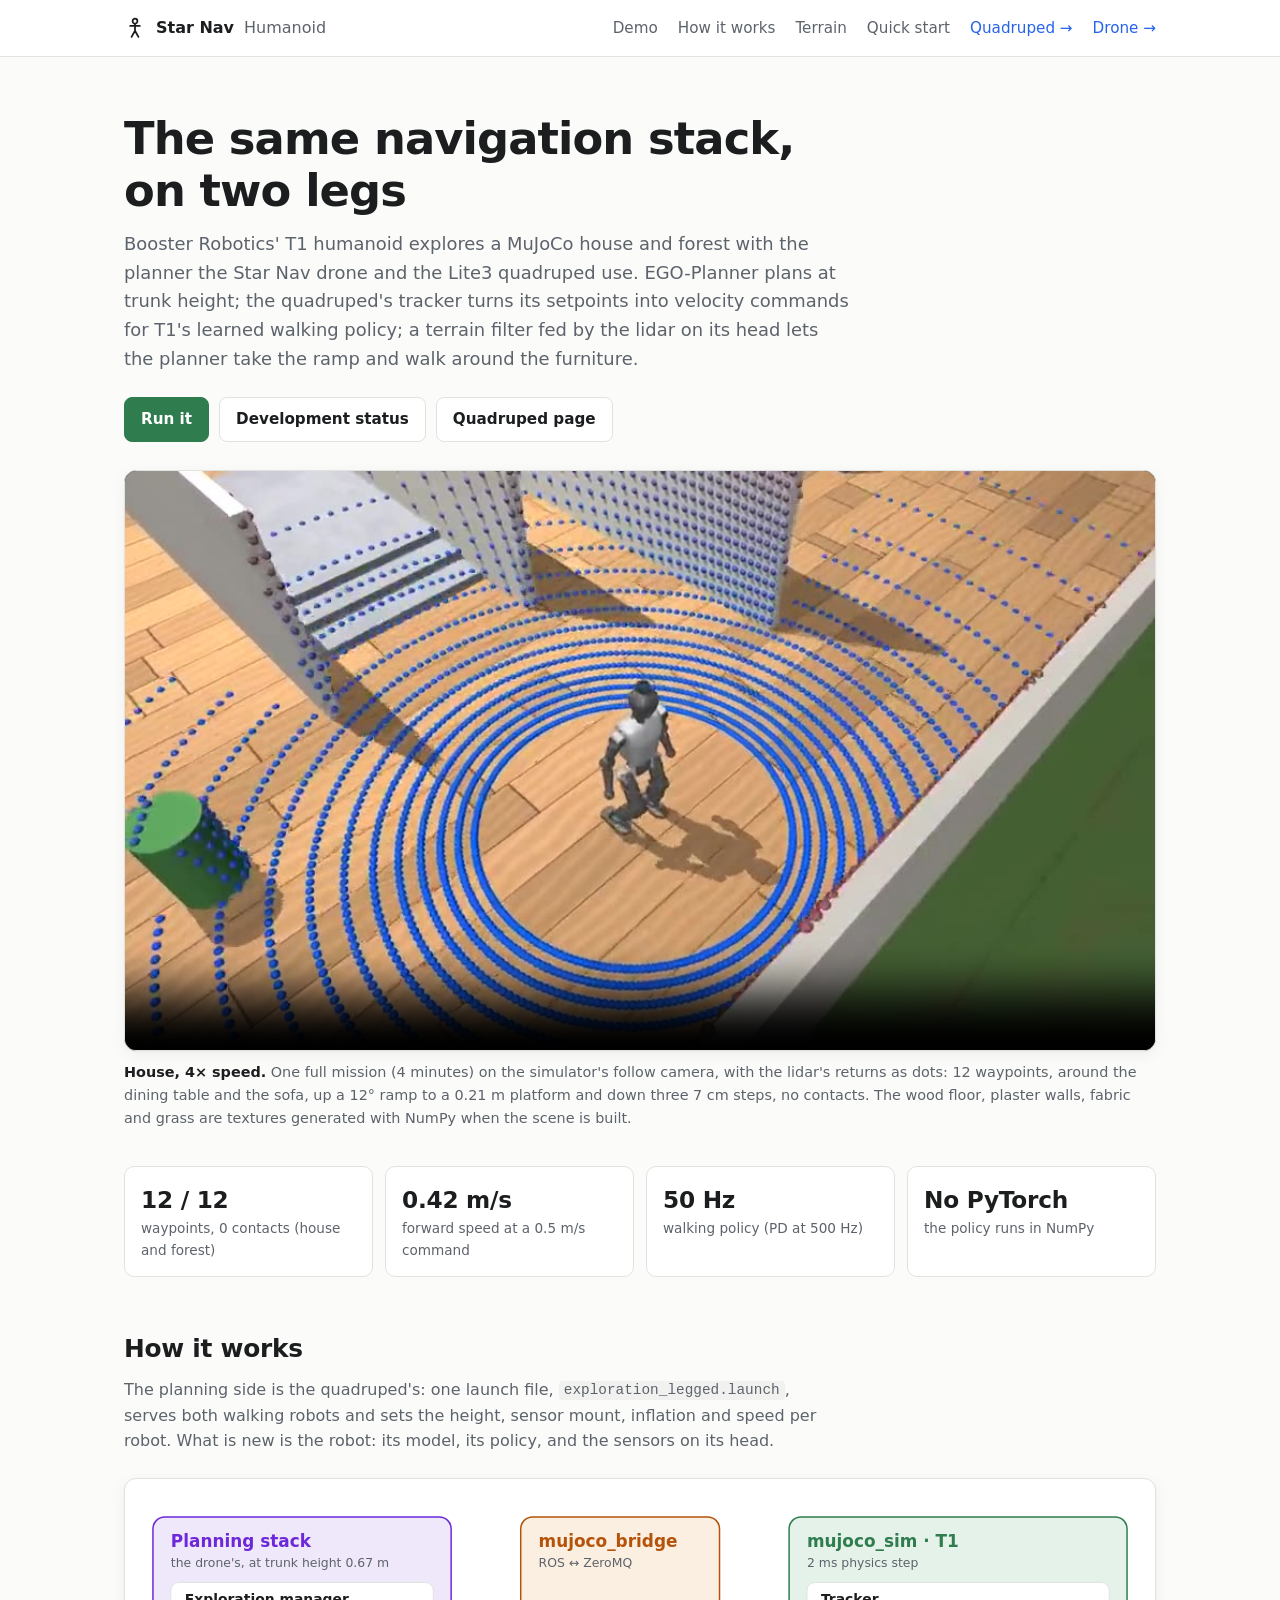
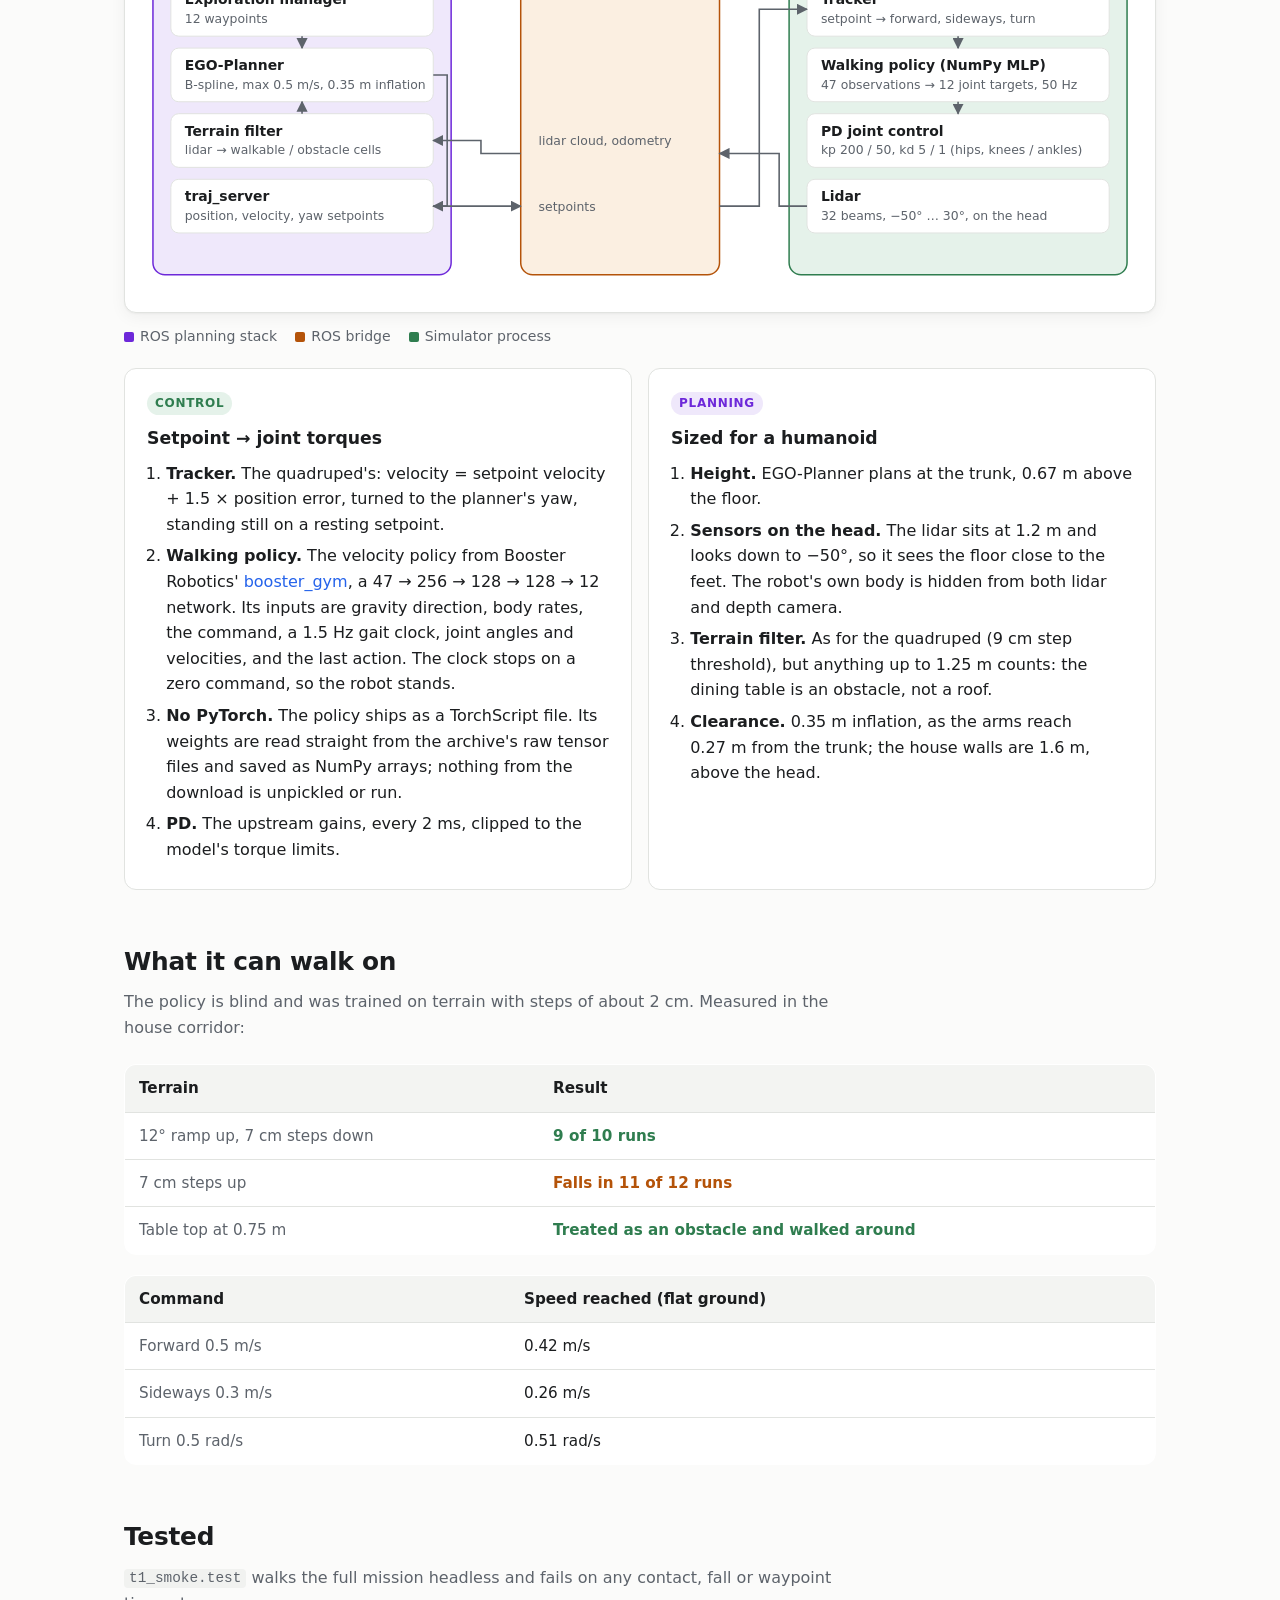
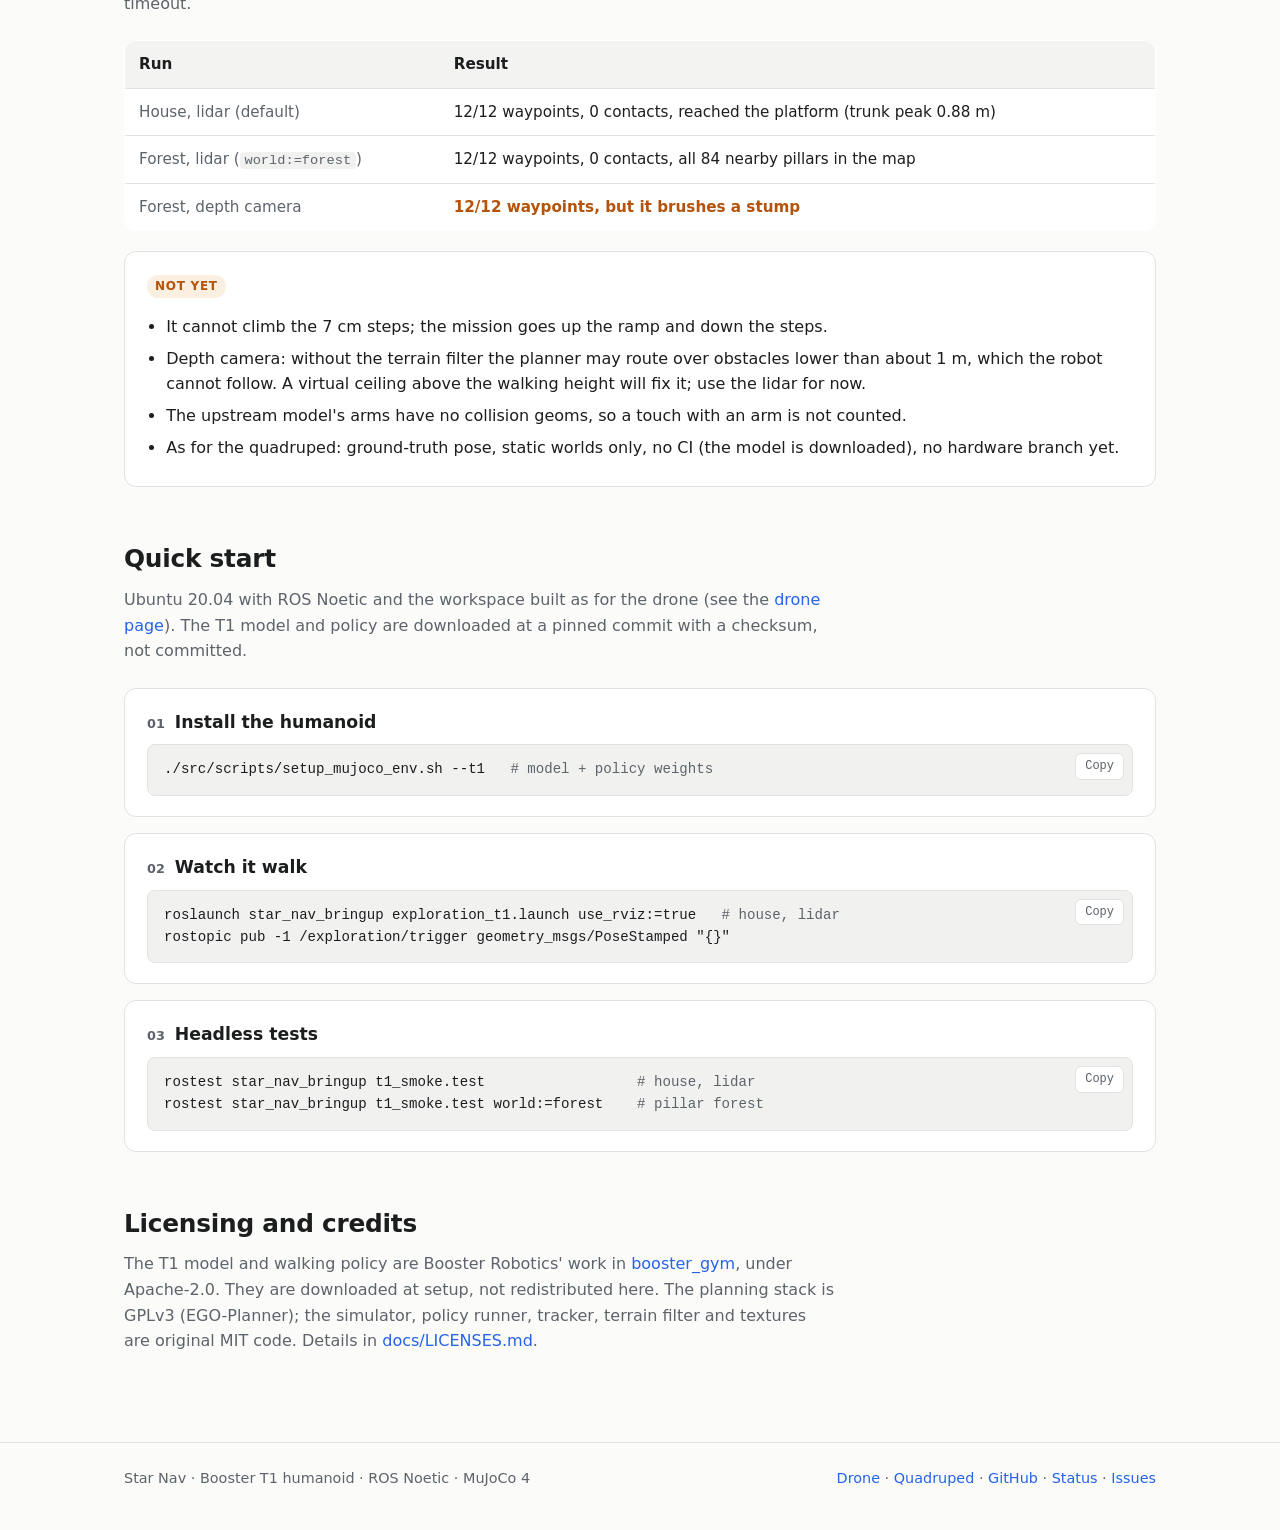
==== site/humanoid.html @ a8c7a9a8 "site: a page for the T1 humanoid humanoid.html, like the quadruped's page: the house mission video (" ====
<!doctype html>
<html lang="en">
<head>
<meta charset="utf-8">
<meta name="viewport" content="width=device-width, initial-scale=1">
<title>Star Nav Humanoid</title>
<meta name="description" content="Booster Robotics T1 humanoid on the Star Nav stack: EGO-Planner, a learned walking policy and a terrain filter, in a textured MuJoCo house and forest.">
<meta property="og:title" content="Star Nav Humanoid">
<meta property="og:description" content="The Star Nav planning stack on a humanoid: Booster T1 in MuJoCo, through a house with a ramp, steps and furniture.">
<meta property="og:image" content="assets/t1-house.jpg">
<link rel="icon" href="data:image/svg+xml,%3Csvg xmlns='http://www.w3.org/2000/svg' viewBox='0 0 32 32'%3E%3Cg fill='none' stroke='%232f7d4f' stroke-width='3' stroke-linecap='round'%3E%3Ccircle cx='16' cy='6' r='3.5'/%3E%3Cpath d='M16 10v10M9 13h14M16 20l-5 9M16 20l5 9'/%3E%3C/g%3E%3C/svg%3E">
<style>
  :root {
    --bg: #fbfbfa;
    --surface: #ffffff;
    --surface-2: #f3f4f2;
    --text: #1b1d1f;
    --muted: #5d636b;
    --border: #e1e3e0;
    --accent: #2f7d4f;
    --accent-soft: #e5f2ea;
    --sim: #2f7d4f;
    --sim-soft: #e5f2ea;
    --ros: #b45309;
    --ros-soft: #fbefe1;
    --plan: #6d28d9;
    --plan-soft: #efe8fb;
    --link: #2563eb;
    --code-bg: #f1f2f0;
    --shadow: 0 1px 2px rgba(0,0,0,.04), 0 4px 16px rgba(0,0,0,.05);
  }
  @media (prefers-color-scheme: dark) {
    :root:not([data-theme="light"]) {
      --bg: #121416;
      --surface: #1a1d20;
      --surface-2: #202427;
      --text: #e7e9eb;
      --muted: #9aa1a9;
      --border: #2d3236;
      --accent: #6cc28f;
      --accent-soft: #1b2e23;
      --sim: #6cc28f;
      --sim-soft: #1b2e23;
      --ros: #f0a65a;
      --ros-soft: #33261a;
      --plan: #b89bf5;
      --plan-soft: #2a2140;
      --link: #7aa7ff;
      --code-bg: #0e1012;
      --shadow: none;
    }
  }
  :root[data-theme="dark"] {
    --bg: #121416;
    --surface: #1a1d20;
    --surface-2: #202427;
    --text: #e7e9eb;
    --muted: #9aa1a9;
    --border: #2d3236;
    --accent: #6cc28f;
    --accent-soft: #1b2e23;
    --sim: #6cc28f;
    --sim-soft: #1b2e23;
    --ros: #f0a65a;
    --ros-soft: #33261a;
    --plan: #b89bf5;
    --plan-soft: #2a2140;
    --link: #7aa7ff;
    --code-bg: #0e1012;
    --shadow: none;
  }

  * { box-sizing: border-box; }
  html { -webkit-text-size-adjust: 100%; }
  body {
    margin: 0;
    background: var(--bg);
    color: var(--text);
    font: 16px/1.6 system-ui, -apple-system, "Segoe UI", Roboto, "Helvetica Neue", Arial, sans-serif;
  }
  a { color: var(--link); text-decoration: none; }
  a:hover { text-decoration: underline; }
  code, pre { font-family: ui-monospace, SFMono-Regular, Menlo, Consolas, "Liberation Mono", monospace; }
  code { font-size: .9em; background: var(--code-bg); padding: .1em .35em; border-radius: 4px; }
  .wrap { max-width: 1080px; margin: 0 auto; padding: 0 24px; }

  header.top { border-bottom: 1px solid var(--border); background: var(--surface); }
  header.top .wrap { display: flex; align-items: center; justify-content: space-between; height: 56px; gap: 16px; }
  .brand { white-space: nowrap; display: flex; align-items: center; gap: 10px; font-weight: 650; color: var(--text); }
  .brand:hover { text-decoration: none; }
  .brand svg { width: 22px; height: 22px; }
  .brand .sub { font-weight: 500; color: var(--muted); }
  nav.links { display: flex; gap: 20px; font-size: .95rem; white-space: nowrap; }
  nav.links a { color: var(--muted); }
  nav.links a:hover { color: var(--text); text-decoration: none; }
  nav.links a.other { color: var(--link); }

  .hero { padding-top: 56px; padding-bottom: 28px; }
  .hero h1 { font-size: clamp(1.9rem, 4.5vw, 2.8rem); line-height: 1.15; margin: 0 0 14px; letter-spacing: -.02em; max-width: 22ch; }
  .hero p.lead { font-size: 1.12rem; color: var(--muted); max-width: 64ch; margin: 0 0 24px; }
  .cta { display: flex; flex-wrap: wrap; gap: 10px; }
  .btn {
    display: inline-flex; align-items: center; gap: 8px;
    padding: 9px 16px; border-radius: 8px; font-weight: 550; font-size: .95rem;
    border: 1px solid var(--border); background: var(--surface); color: var(--text);
  }
  .btn:hover { text-decoration: none; border-color: var(--muted); }
  .btn.primary { background: var(--accent); border-color: var(--accent); color: #fff; }
  :root[data-theme="dark"] .btn.primary { color: #0b1a12; }
  @media (prefers-color-scheme: dark) { :root:not([data-theme="light"]) .btn.primary { color: #0b1a12; } }

  .videos { display: grid; grid-template-columns: 1fr 1fr; gap: 16px; }
  .video-frame video.wide { aspect-ratio: 1626 / 540; }
  .video-labels { display: grid; grid-template-columns: 960fr 666fr; gap: 12px; margin-top: 10px; font-size: .9rem; color: var(--muted); }
  .video-labels b { color: var(--text); font-weight: 600; }
  figure.video { margin: 0; }
  .video-frame { border-radius: 12px; overflow: hidden; border: 1px solid var(--border); background: #000; box-shadow: var(--shadow); }
  .video-frame video { display: block; width: 100%; height: auto; aspect-ratio: 16 / 9; }
  figcaption { margin-top: 10px; font-size: .9rem; color: var(--muted); }
  figcaption b { color: var(--text); font-weight: 600; }

  .stats { display: grid; grid-template-columns: repeat(4, 1fr); gap: 12px; margin: 36px 0 8px; }
  .stat { background: var(--surface); border: 1px solid var(--border); border-radius: 10px; padding: 14px 16px; }
  .stat .v { font-size: 1.45rem; font-weight: 650; letter-spacing: -.01em; }
  .stat .k { font-size: .85rem; color: var(--muted); }

  section { padding: 44px 0 8px; }
  section h2 { font-size: 1.55rem; margin: 0 0 8px; letter-spacing: -.01em; }
  section > .wrap > p.sub { color: var(--muted); margin: 0 0 24px; max-width: 70ch; }
  h3 { font-size: 1.08rem; margin: 0 0 8px; }

  .diagram { background: var(--surface); border: 1px solid var(--border); border-radius: 12px; padding: 18px; box-shadow: var(--shadow); overflow-x: auto; }
  .diagram svg { display: block; width: 100%; min-width: 760px; height: auto; }
  .diagram svg text { font-family: system-ui, -apple-system, "Segoe UI", Roboto, sans-serif; fill: var(--text); }
  .diagram .t-muted { fill: var(--muted); }
  .diagram .box-sim { fill: var(--sim-soft); stroke: var(--sim); }
  .diagram .box-ros { fill: var(--ros-soft); stroke: var(--ros); }
  .diagram .box-plan { fill: var(--plan-soft); stroke: var(--plan); }
  .diagram .box-inner { fill: var(--surface); stroke: var(--border); }
  .diagram .head-sim { fill: var(--sim); }
  .diagram .head-ros { fill: var(--ros); }
  .diagram .head-plan { fill: var(--plan); }
  .diagram .flow { stroke: var(--muted); stroke-width: 1.6; fill: none; }
  .diagram .arrow { fill: var(--muted); }

  .legend { display: flex; flex-wrap: wrap; gap: 18px; margin-top: 12px; font-size: .88rem; color: var(--muted); }
  .legend span::before { content: ""; display: inline-block; width: 10px; height: 10px; border-radius: 2px; margin-right: 6px; vertical-align: -1px; }
  .legend .l-sim::before { background: var(--sim); }
  .legend .l-ros::before { background: var(--ros); }
  .legend .l-plan::before { background: var(--plan); }

  .grid2 { display: grid; grid-template-columns: 1fr 1fr; gap: 16px; }
  .card { background: var(--surface); border: 1px solid var(--border); border-radius: 12px; padding: 20px 22px; }
  .card ol, .card ul { margin: 0; padding-left: 1.2em; }
  .card li { margin: 6px 0; }
  .card .tag { display: inline-block; font-size: .75rem; font-weight: 650; text-transform: uppercase; letter-spacing: .06em; padding: 2px 8px; border-radius: 999px; margin-bottom: 10px; }
  .tag.ctl { background: var(--sim-soft); color: var(--sim); }
  .tag.plan { background: var(--plan-soft); color: var(--plan); }
  .tag.lim { background: var(--ros-soft); color: var(--ros); }

  table { width: 100%; border-collapse: collapse; background: var(--surface); border: 1px solid var(--border); border-radius: 12px; overflow: hidden; font-size: .95rem; }
  th, td { text-align: left; padding: 11px 14px; border-bottom: 1px solid var(--border); vertical-align: top; }
  th { background: var(--surface-2); font-weight: 600; }
  tr:last-child td { border-bottom: 0; }
  td:first-child { color: var(--muted); white-space: nowrap; }
  .table-scroll { overflow-x: auto; border-radius: 12px; }
  .ok { color: var(--sim); font-weight: 600; }
  .warn { color: var(--ros); font-weight: 600; }

  .steps { display: grid; gap: 16px; }
  .step h3 { display: flex; align-items: baseline; gap: 10px; }
  .step h3 .n { font-size: .8rem; color: var(--muted); font-weight: 600; }
  pre { position: relative; margin: 8px 0 0; padding: 14px 16px; background: var(--code-bg); border: 1px solid var(--border); border-radius: 8px; overflow-x: auto; font-size: .88rem; line-height: 1.55; }
  pre code { background: none; padding: 0; font-size: inherit; }
  pre .c { color: var(--muted); }
  .copy { position: absolute; top: 8px; right: 8px; font: inherit; font-size: .75rem; padding: 3px 9px; border-radius: 6px; border: 1px solid var(--border); background: var(--surface); color: var(--muted); cursor: pointer; }
  .copy:hover { color: var(--text); }

  footer { margin-top: 56px; border-top: 1px solid var(--border); padding: 24px 0 40px; color: var(--muted); font-size: .9rem; }
  footer .wrap { display: flex; flex-wrap: wrap; justify-content: space-between; gap: 12px; }

  @media (max-width: 820px) {
    .stats { grid-template-columns: repeat(2, 1fr); }
    .grid2, .videos { grid-template-columns: 1fr; }
    .video-labels { grid-template-columns: 1fr; gap: 4px; }
    nav.links a.hide-sm { display: none; }
  }
  @media (max-width: 520px) {
    .wrap { padding: 0 16px; }
    .hero { padding-top: 36px; }
    .diagram { padding: 12px; }
    nav.links { gap: 14px; }
    nav.links a.hide-xs, .brand .sub { display: none; }
  }
</style>
</head>
<body>

<header class="top">
  <div class="wrap">
    <a class="brand" href="index.html">
      <svg viewBox="0 0 32 32" aria-hidden="true"><g fill="none" stroke="currentColor" stroke-width="2.6" stroke-linecap="round"><circle cx="16" cy="6" r="3.5"/><path d="M16 10v10M9 13h14M16 20l-5 9M16 20l5 9"/></g></svg>
      Star Nav <span class="sub">Humanoid</span>
    </a>
    <nav class="links">
      <a class="hide-xs" href="#demo">Demo</a>
      <a class="hide-xs" href="#how">How it works</a>
      <a class="hide-xs" href="#terrain">Terrain</a>
      <a href="#quick-start">Quick start</a>
      <a class="other hide-sm" href="quadruped.html">Quadruped →</a>
      <a class="other" href="index.html">Drone →</a>
    </nav>
  </div>
</header>

<main>
  <div class="wrap hero">
    <h1>The same navigation stack, on two legs</h1>
    <p class="lead">
      Booster Robotics' T1 humanoid explores a MuJoCo house and forest with the
      planner the Star Nav drone and the Lite3 quadruped use. EGO-Planner plans at
      trunk height; the quadruped's tracker turns its setpoints into velocity
      commands for T1's learned walking policy; a terrain filter fed by the lidar
      on its head lets the planner take the ramp and walk around the furniture.
    </p>
    <div class="cta">
      <a class="btn primary" href="#quick-start">Run it</a>
      <a class="btn" href="https://github.com/1nrobotics/star-nav/blob/main/docs/HUMANOID.md">Development status</a>
      <a class="btn" href="quadruped.html">Quadruped page</a>
    </div>
  </div>

  <div class="wrap" id="demo">
    <figure class="video">
      <div class="video-frame">
        <video controls muted loop playsinline preload="metadata" poster="assets/t1-house.jpg">
          <source src="assets/t1-house.mp4" type="video/mp4">
          Your browser cannot play this video. <a href="assets/t1-house.mp4">Download it</a>.
        </video>
      </div>
      <figcaption>
        <b>House, 4&times; speed.</b> One full mission (4 minutes) on the simulator's follow
        camera, with the lidar's returns as dots: 12 waypoints, around the dining table and
        the sofa, up a 12° ramp to a 0.21&nbsp;m platform and down three 7&nbsp;cm steps,
        no contacts. The wood floor, plaster walls, fabric and grass are textures generated
        with NumPy when the scene is built.
      </figcaption>
    </figure>

    <div class="stats">
      <div class="stat"><div class="v">12 / 12</div><div class="k">waypoints, 0 contacts (house and forest)</div></div>
      <div class="stat"><div class="v">0.42 m/s</div><div class="k">forward speed at a 0.5 m/s command</div></div>
      <div class="stat"><div class="v">50 Hz</div><div class="k">walking policy (PD at 500 Hz)</div></div>
      <div class="stat"><div class="v">No PyTorch</div><div class="k">the policy runs in NumPy</div></div>
    </div>
  </div>

  <section id="how">
    <div class="wrap">
      <h2>How it works</h2>
      <p class="sub">
        The planning side is the quadruped's: one launch file,
        <code>exploration_legged.launch</code>, serves both walking robots and sets
        the height, sensor mount, inflation and speed per robot. What is new is the
        robot: its model, its policy, and the sensors on its head.
      </p>

      <div class="diagram" role="img" aria-label="Data flow: the exploration manager sends waypoints to EGO-Planner, which plans at trunk height using a map built from the terrain-filtered lidar. traj_server samples setpoints, which the bridge forwards to the simulator. There the tracker turns them into a velocity command, the walking policy into joint targets, and a PD loop into joint torques.">
        <svg viewBox="0 0 1000 400" xmlns="http://www.w3.org/2000/svg">
          <defs>
            <marker id="ah" viewBox="0 0 10 10" refX="9" refY="5" markerWidth="7" markerHeight="7" orient="auto-start-reverse"><path class="arrow" d="M0 0L10 5L0 10z"/></marker>
          </defs>

          <!-- Planning stack -->
          <rect class="box-plan" x="10" y="20" width="300" height="360" rx="12" stroke-width="1.5"/>
          <text x="28" y="50" font-size="17" font-weight="650" class="head-plan">Planning stack</text>
          <text x="28" y="70" font-size="12.5" class="t-muted">the drone's, at trunk height 0.67 m</text>
          <rect class="box-inner" x="28" y="86" width="264" height="54" rx="8"/>
          <text x="42" y="108" font-size="14" font-weight="600">Exploration manager</text>
          <text x="42" y="127" font-size="12.5" class="t-muted">12 waypoints</text>
          <rect class="box-inner" x="28" y="152" width="264" height="54" rx="8"/>
          <text x="42" y="174" font-size="14" font-weight="600">EGO-Planner</text>
          <text x="42" y="193" font-size="12.5" class="t-muted">B-spline, max 0.5 m/s, 0.35 m inflation</text>
          <rect class="box-inner" x="28" y="218" width="264" height="54" rx="8"/>
          <text x="42" y="240" font-size="14" font-weight="600">Terrain filter</text>
          <text x="42" y="259" font-size="12.5" class="t-muted">lidar → walkable / obstacle cells</text>
          <rect class="box-inner" x="28" y="284" width="264" height="54" rx="8"/>
          <text x="42" y="306" font-size="14" font-weight="600">traj_server</text>
          <text x="42" y="325" font-size="12.5" class="t-muted">position, velocity, yaw setpoints</text>

          <!-- Bridge -->
          <rect class="box-ros" x="380" y="20" width="200" height="360" rx="12" stroke-width="1.5"/>
          <text x="398" y="50" font-size="17" font-weight="650" class="head-ros">mujoco_bridge</text>
          <text x="398" y="70" font-size="12.5" class="t-muted">ROS ↔ ZeroMQ</text>
          <text x="398" y="250" font-size="12.5" class="t-muted">lidar cloud, odometry</text>
          <text x="398" y="316" font-size="12.5" class="t-muted">setpoints</text>

          <!-- Simulator -->
          <rect class="box-sim" x="650" y="20" width="340" height="360" rx="12" stroke-width="1.5"/>
          <text x="668" y="50" font-size="17" font-weight="650" class="head-sim">mujoco_sim · T1</text>
          <text x="668" y="70" font-size="12.5" class="t-muted">2 ms physics step</text>
          <rect class="box-inner" x="668" y="86" width="304" height="54" rx="8"/>
          <text x="682" y="108" font-size="14" font-weight="600">Tracker</text>
          <text x="682" y="127" font-size="12.5" class="t-muted">setpoint → forward, sideways, turn</text>
          <rect class="box-inner" x="668" y="152" width="304" height="54" rx="8"/>
          <text x="682" y="174" font-size="14" font-weight="600">Walking policy (NumPy MLP)</text>
          <text x="682" y="193" font-size="12.5" class="t-muted">47 observations → 12 joint targets, 50 Hz</text>
          <rect class="box-inner" x="668" y="218" width="304" height="54" rx="8"/>
          <text x="682" y="240" font-size="14" font-weight="600">PD joint control</text>
          <text x="682" y="259" font-size="12.5" class="t-muted">kp 200 / 50, kd 5 / 1 (hips, knees / ankles)</text>
          <rect class="box-inner" x="668" y="284" width="304" height="54" rx="8"/>
          <text x="682" y="306" font-size="14" font-weight="600">Lidar</text>
          <text x="682" y="325" font-size="12.5" class="t-muted">32 beams, −50° … 30°, on the head</text>

          <!-- flows -->
          <path class="flow" d="M160 140 V152" marker-end="url(#ah)"/>
          <path class="flow" d="M292 179 h14 v132 h-14" marker-end="url(#ah)"/>
          <path class="flow" d="M160 218 V206" marker-end="url(#ah)"/>
          <path class="flow" d="M292 311 H380" marker-end="url(#ah)"/>
          <path class="flow" d="M580 311 H620 V113 H668" marker-end="url(#ah)"/>
          <path class="flow" d="M820 140 V152" marker-end="url(#ah)"/>
          <path class="flow" d="M820 206 V218" marker-end="url(#ah)"/>
          <path class="flow" d="M668 311 H640 V258 H580" marker-end="url(#ah)"/>
          <path class="flow" d="M380 258 H340 V245 H292" marker-end="url(#ah)"/>
        </svg>
      </div>
      <div class="legend">
        <span class="l-plan">ROS planning stack</span>
        <span class="l-ros">ROS bridge</span>
        <span class="l-sim">Simulator process</span>
      </div>

      <div class="grid2" style="margin-top:20px">
        <div class="card">
          <span class="tag ctl">Control</span>
          <h3>Setpoint → joint torques</h3>
          <ol>
            <li><b>Tracker.</b> The quadruped's: velocity = setpoint velocity + 1.5 × position error, turned to the planner's yaw, standing still on a resting setpoint.</li>
            <li><b>Walking policy.</b> The velocity policy from Booster Robotics' <a href="https://github.com/BoosterRobotics/booster_gym">booster_gym</a>, a 47 → 256 → 128 → 128 → 12 network. Its inputs are gravity direction, body rates, the command, a 1.5&nbsp;Hz gait clock, joint angles and velocities, and the last action. The clock stops on a zero command, so the robot stands.</li>
            <li><b>No PyTorch.</b> The policy ships as a TorchScript file. Its weights are read straight from the archive's raw tensor files and saved as NumPy arrays; nothing from the download is unpickled or run.</li>
            <li><b>PD.</b> The upstream gains, every 2&nbsp;ms, clipped to the model's torque limits.</li>
          </ol>
        </div>
        <div class="card">
          <span class="tag plan">Planning</span>
          <h3>Sized for a humanoid</h3>
          <ol>
            <li><b>Height.</b> EGO-Planner plans at the trunk, 0.67&nbsp;m above the floor.</li>
            <li><b>Sensors on the head.</b> The lidar sits at 1.2&nbsp;m and looks down to −50°, so it sees the floor close to the feet. The robot's own body is hidden from both lidar and depth camera.</li>
            <li><b>Terrain filter.</b> As for the quadruped (9&nbsp;cm step threshold), but anything up to 1.25&nbsp;m counts: the dining table is an obstacle, not a roof.</li>
            <li><b>Clearance.</b> 0.35&nbsp;m inflation, as the arms reach 0.27&nbsp;m from the trunk; the house walls are 1.6&nbsp;m, above the head.</li>
          </ol>
        </div>
      </div>
    </div>
  </section>

  <section id="terrain">
    <div class="wrap">
      <h2>What it can walk on</h2>
      <p class="sub">
        The policy is blind and was trained on terrain with steps of about 2&nbsp;cm.
        Measured in the house corridor:
      </p>
      <div class="table-scroll">
        <table>
          <thead><tr><th>Terrain</th><th>Result</th></tr></thead>
          <tbody>
            <tr><td>12° ramp up, 7&nbsp;cm steps down</td><td class="ok">9 of 10 runs</td></tr>
            <tr><td>7&nbsp;cm steps up</td><td class="warn">Falls in 11 of 12 runs</td></tr>
            <tr><td>Table top at 0.75&nbsp;m</td><td class="ok">Treated as an obstacle and walked around</td></tr>
          </tbody>
        </table>
      </div>
      <div class="table-scroll" style="margin-top:20px">
        <table>
          <thead><tr><th>Command</th><th>Speed reached (flat ground)</th></tr></thead>
          <tbody>
            <tr><td>Forward 0.5&nbsp;m/s</td><td>0.42&nbsp;m/s</td></tr>
            <tr><td>Sideways 0.3&nbsp;m/s</td><td>0.26&nbsp;m/s</td></tr>
            <tr><td>Turn 0.5&nbsp;rad/s</td><td>0.51&nbsp;rad/s</td></tr>
          </tbody>
        </table>
      </div>
    </div>
  </section>

  <section id="results">
    <div class="wrap">
      <h2>Tested</h2>
      <p class="sub">
        <code>t1_smoke.test</code> walks the full mission headless and fails on any
        contact, fall or waypoint timeout.
      </p>
      <div class="table-scroll">
        <table>
          <thead><tr><th>Run</th><th>Result</th></tr></thead>
          <tbody>
            <tr><td>House, lidar (default)</td><td>12/12 waypoints, 0 contacts, reached the platform (trunk peak 0.88&nbsp;m)</td></tr>
            <tr><td>Forest, lidar (<code>world:=forest</code>)</td><td>12/12 waypoints, 0 contacts, all 84 nearby pillars in the map</td></tr>
            <tr><td>Forest, depth camera</td><td class="warn">12/12 waypoints, but it brushes a stump</td></tr>
          </tbody>
        </table>
      </div>
      <div class="card" style="margin-top:20px">
        <span class="tag lim">Not yet</span>
        <ul>
          <li>It cannot climb the 7&nbsp;cm steps; the mission goes up the ramp and down the steps.</li>
          <li>Depth camera: without the terrain filter the planner may route over obstacles lower than about 1&nbsp;m, which the robot cannot follow. A virtual ceiling above the walking height will fix it; use the lidar for now.</li>
          <li>The upstream model's arms have no collision geoms, so a touch with an arm is not counted.</li>
          <li>As for the quadruped: ground-truth pose, static worlds only, no CI (the model is downloaded), no hardware branch yet.</li>
        </ul>
      </div>
    </div>
  </section>

  <section id="quick-start">
    <div class="wrap">
      <h2>Quick start</h2>
      <p class="sub">
        Ubuntu 20.04 with ROS Noetic and the workspace built as for the drone (see the
        <a href="index.html#quick-start">drone page</a>). The T1 model and policy are
        downloaded at a pinned commit with a checksum, not committed.
      </p>
      <div class="steps">
        <div class="card step">
          <h3><span class="n">01</span>Install the humanoid</h3>
<pre><code>./src/scripts/setup_mujoco_env.sh --t1   <span class="c"># model + policy weights</span></code></pre>
        </div>
        <div class="card step">
          <h3><span class="n">02</span>Watch it walk</h3>
<pre><code>roslaunch star_nav_bringup exploration_t1.launch use_rviz:=true   <span class="c"># house, lidar</span>
rostopic pub -1 /exploration/trigger geometry_msgs/PoseStamped "{}"</code></pre>
        </div>
        <div class="card step">
          <h3><span class="n">03</span>Headless tests</h3>
<pre><code>rostest star_nav_bringup t1_smoke.test                  <span class="c"># house, lidar</span>
rostest star_nav_bringup t1_smoke.test world:=forest    <span class="c"># pillar forest</span></code></pre>
        </div>
      </div>
    </div>
  </section>

  <section id="license">
    <div class="wrap">
      <h2>Licensing and credits</h2>
      <p class="sub">
        The T1 model and walking policy are Booster Robotics' work in
        <a href="https://github.com/BoosterRobotics/booster_gym">booster_gym</a>, under
        Apache-2.0. They are downloaded at setup, not redistributed here. The planning
        stack is GPLv3 (EGO-Planner); the simulator, policy runner, tracker, terrain
        filter and textures are original MIT code. Details in
        <a href="https://github.com/1nrobotics/star-nav/blob/main/docs/LICENSES.md">docs/LICENSES.md</a>.
      </p>
    </div>
  </section>
</main>

<footer>
  <div class="wrap">
    <span>Star Nav · Booster T1 humanoid · ROS Noetic · MuJoCo 4</span>
    <span>
      <a href="index.html">Drone</a> ·
      <a href="quadruped.html">Quadruped</a> ·
      <a href="https://github.com/1nrobotics/star-nav">GitHub</a> ·
      <a href="https://github.com/1nrobotics/star-nav/blob/main/docs/HUMANOID.md">Status</a> ·
      <a href="https://github.com/1nrobotics/star-nav/issues">Issues</a>
    </span>
  </div>
</footer>

<script>
  // Copy buttons on code blocks.
  document.querySelectorAll('pre').forEach(function (pre) {
    var btn = document.createElement('button');
    btn.className = 'copy';
    btn.type = 'button';
    btn.textContent = 'Copy';
    btn.addEventListener('click', function () {
      var text = pre.querySelector('code').innerText.replace(/\s+#.*$/gm, '');
      navigator.clipboard.writeText(text).then(function () {
        btn.textContent = 'Copied';
        setTimeout(function () { btn.textContent = 'Copy'; }, 1500);
      });
    });
    pre.appendChild(btn);
  });
</script>
</body>
</html>
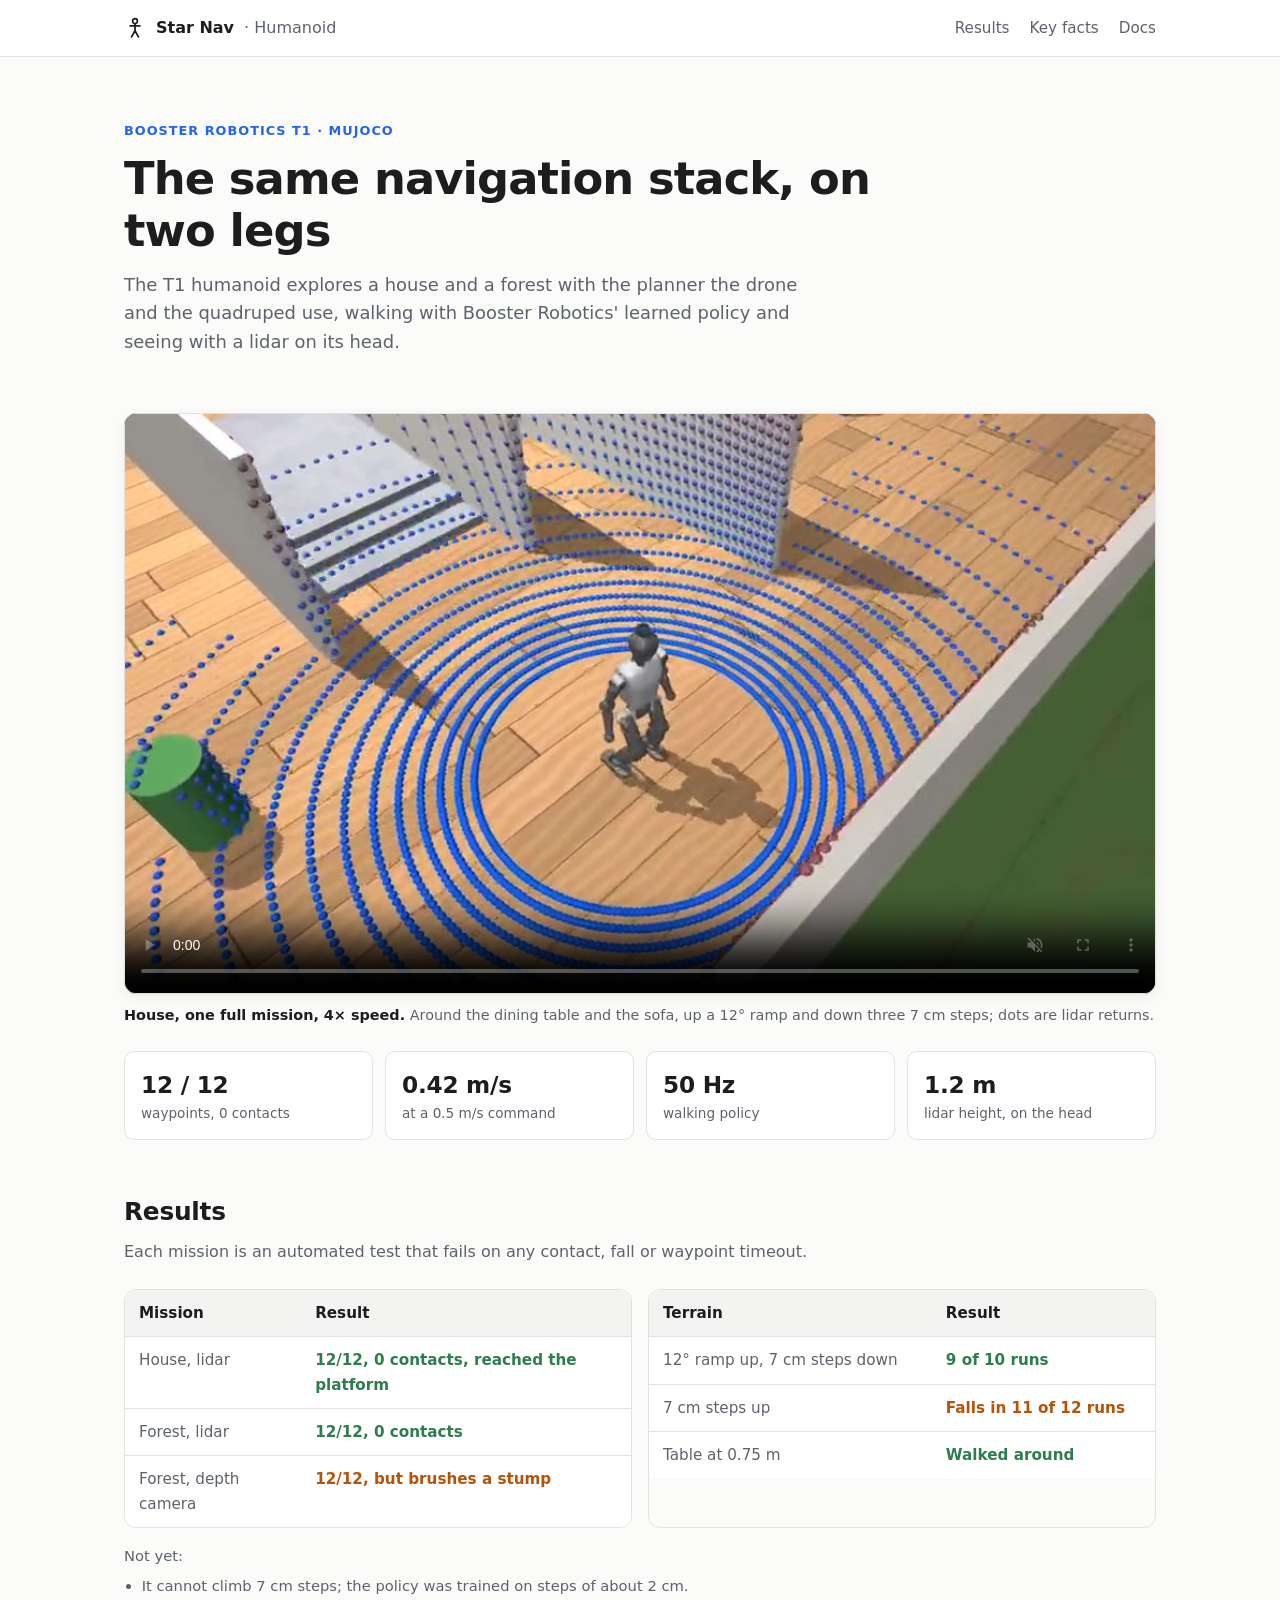
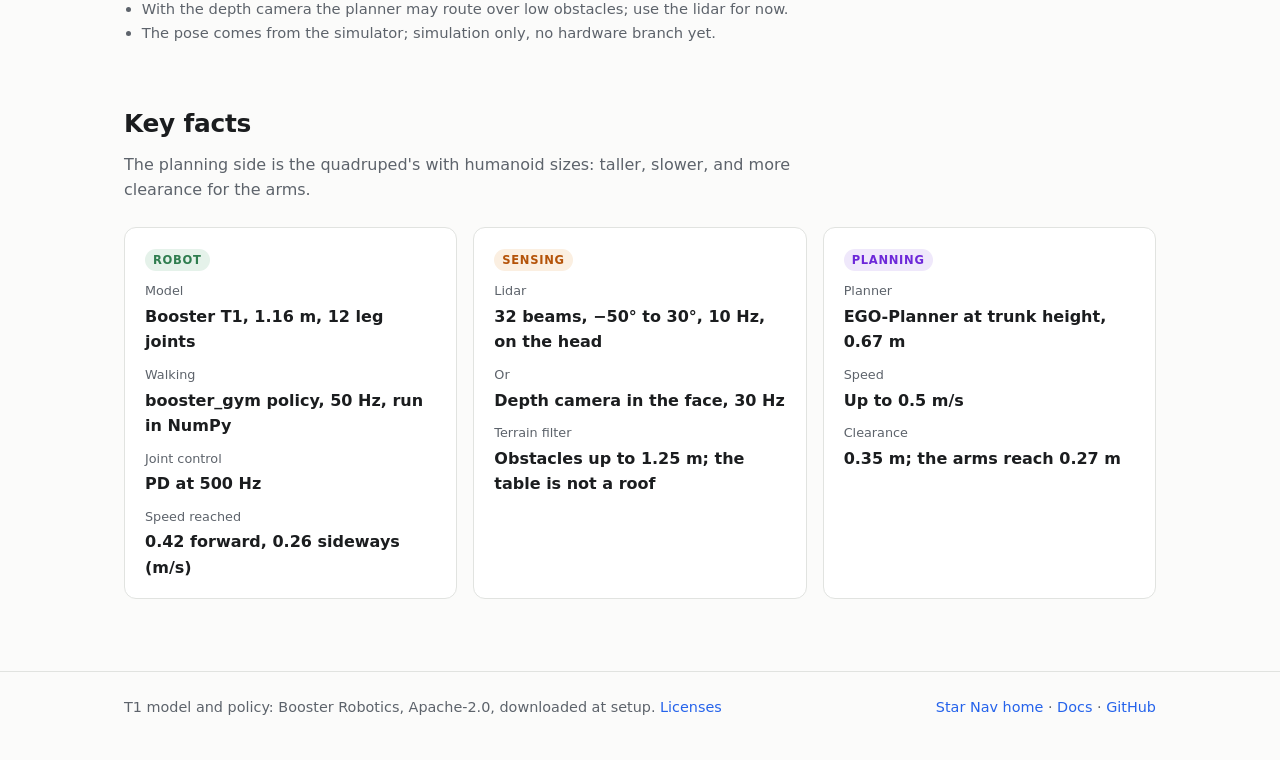
==== commit 36167466: "site: simplify the pages and share one stylesheet The home page now covers all three robots: robot c" ====
--- a/site/humanoid.html
+++ b/site/humanoid.html
@@ -9,190 +9,7 @@
 <meta property="og:description" content="The Star Nav planning stack on a humanoid: Booster T1 in MuJoCo, through a house with a ramp, steps and furniture.">
 <meta property="og:image" content="assets/t1-house.jpg">
 <link rel="icon" href="data:image/svg+xml,%3Csvg xmlns='http://www.w3.org/2000/svg' viewBox='0 0 32 32'%3E%3Cg fill='none' stroke='%232f7d4f' stroke-width='3' stroke-linecap='round'%3E%3Ccircle cx='16' cy='6' r='3.5'/%3E%3Cpath d='M16 10v10M9 13h14M16 20l-5 9M16 20l5 9'/%3E%3C/g%3E%3C/svg%3E">
-<style>
-  :root {
-    --bg: #fbfbfa;
-    --surface: #ffffff;
-    --surface-2: #f3f4f2;
-    --text: #1b1d1f;
-    --muted: #5d636b;
-    --border: #e1e3e0;
-    --accent: #2f7d4f;
-    --accent-soft: #e5f2ea;
-    --sim: #2f7d4f;
-    --sim-soft: #e5f2ea;
-    --ros: #b45309;
-    --ros-soft: #fbefe1;
-    --plan: #6d28d9;
-    --plan-soft: #efe8fb;
-    --link: #2563eb;
-    --code-bg: #f1f2f0;
-    --shadow: 0 1px 2px rgba(0,0,0,.04), 0 4px 16px rgba(0,0,0,.05);
-  }
-  @media (prefers-color-scheme: dark) {
-    :root:not([data-theme="light"]) {
-      --bg: #121416;
-      --surface: #1a1d20;
-      --surface-2: #202427;
-      --text: #e7e9eb;
-      --muted: #9aa1a9;
-      --border: #2d3236;
-      --accent: #6cc28f;
-      --accent-soft: #1b2e23;
-      --sim: #6cc28f;
-      --sim-soft: #1b2e23;
-      --ros: #f0a65a;
-      --ros-soft: #33261a;
-      --plan: #b89bf5;
-      --plan-soft: #2a2140;
-      --link: #7aa7ff;
-      --code-bg: #0e1012;
-      --shadow: none;
-    }
-  }
-  :root[data-theme="dark"] {
-    --bg: #121416;
-    --surface: #1a1d20;
-    --surface-2: #202427;
-    --text: #e7e9eb;
-    --muted: #9aa1a9;
-    --border: #2d3236;
-    --accent: #6cc28f;
-    --accent-soft: #1b2e23;
-    --sim: #6cc28f;
-    --sim-soft: #1b2e23;
-    --ros: #f0a65a;
-    --ros-soft: #33261a;
-    --plan: #b89bf5;
-    --plan-soft: #2a2140;
-    --link: #7aa7ff;
-    --code-bg: #0e1012;
-    --shadow: none;
-  }
-
-  * { box-sizing: border-box; }
-  html { -webkit-text-size-adjust: 100%; }
-  body {
-    margin: 0;
-    background: var(--bg);
-    color: var(--text);
-    font: 16px/1.6 system-ui, -apple-system, "Segoe UI", Roboto, "Helvetica Neue", Arial, sans-serif;
-  }
-  a { color: var(--link); text-decoration: none; }
-  a:hover { text-decoration: underline; }
-  code, pre { font-family: ui-monospace, SFMono-Regular, Menlo, Consolas, "Liberation Mono", monospace; }
-  code { font-size: .9em; background: var(--code-bg); padding: .1em .35em; border-radius: 4px; }
-  .wrap { max-width: 1080px; margin: 0 auto; padding: 0 24px; }
-
-  header.top { border-bottom: 1px solid var(--border); background: var(--surface); }
-  header.top .wrap { display: flex; align-items: center; justify-content: space-between; height: 56px; gap: 16px; }
-  .brand { white-space: nowrap; display: flex; align-items: center; gap: 10px; font-weight: 650; color: var(--text); }
-  .brand:hover { text-decoration: none; }
-  .brand svg { width: 22px; height: 22px; }
-  .brand .sub { font-weight: 500; color: var(--muted); }
-  nav.links { display: flex; gap: 20px; font-size: .95rem; white-space: nowrap; }
-  nav.links a { color: var(--muted); }
-  nav.links a:hover { color: var(--text); text-decoration: none; }
-  nav.links a.other { color: var(--link); }
-
-  .hero { padding-top: 56px; padding-bottom: 28px; }
-  .hero h1 { font-size: clamp(1.9rem, 4.5vw, 2.8rem); line-height: 1.15; margin: 0 0 14px; letter-spacing: -.02em; max-width: 22ch; }
-  .hero p.lead { font-size: 1.12rem; color: var(--muted); max-width: 64ch; margin: 0 0 24px; }
-  .cta { display: flex; flex-wrap: wrap; gap: 10px; }
-  .btn {
-    display: inline-flex; align-items: center; gap: 8px;
-    padding: 9px 16px; border-radius: 8px; font-weight: 550; font-size: .95rem;
-    border: 1px solid var(--border); background: var(--surface); color: var(--text);
-  }
-  .btn:hover { text-decoration: none; border-color: var(--muted); }
-  .btn.primary { background: var(--accent); border-color: var(--accent); color: #fff; }
-  :root[data-theme="dark"] .btn.primary { color: #0b1a12; }
-  @media (prefers-color-scheme: dark) { :root:not([data-theme="light"]) .btn.primary { color: #0b1a12; } }
-
-  .videos { display: grid; grid-template-columns: 1fr 1fr; gap: 16px; }
-  .video-frame video.wide { aspect-ratio: 1626 / 540; }
-  .video-labels { display: grid; grid-template-columns: 960fr 666fr; gap: 12px; margin-top: 10px; font-size: .9rem; color: var(--muted); }
-  .video-labels b { color: var(--text); font-weight: 600; }
-  figure.video { margin: 0; }
-  .video-frame { border-radius: 12px; overflow: hidden; border: 1px solid var(--border); background: #000; box-shadow: var(--shadow); }
-  .video-frame video { display: block; width: 100%; height: auto; aspect-ratio: 16 / 9; }
-  figcaption { margin-top: 10px; font-size: .9rem; color: var(--muted); }
-  figcaption b { color: var(--text); font-weight: 600; }
-
-  .stats { display: grid; grid-template-columns: repeat(4, 1fr); gap: 12px; margin: 36px 0 8px; }
-  .stat { background: var(--surface); border: 1px solid var(--border); border-radius: 10px; padding: 14px 16px; }
-  .stat .v { font-size: 1.45rem; font-weight: 650; letter-spacing: -.01em; }
-  .stat .k { font-size: .85rem; color: var(--muted); }
-
-  section { padding: 44px 0 8px; }
-  section h2 { font-size: 1.55rem; margin: 0 0 8px; letter-spacing: -.01em; }
-  section > .wrap > p.sub { color: var(--muted); margin: 0 0 24px; max-width: 70ch; }
-  h3 { font-size: 1.08rem; margin: 0 0 8px; }
-
-  .diagram { background: var(--surface); border: 1px solid var(--border); border-radius: 12px; padding: 18px; box-shadow: var(--shadow); overflow-x: auto; }
-  .diagram svg { display: block; width: 100%; min-width: 760px; height: auto; }
-  .diagram svg text { font-family: system-ui, -apple-system, "Segoe UI", Roboto, sans-serif; fill: var(--text); }
-  .diagram .t-muted { fill: var(--muted); }
-  .diagram .box-sim { fill: var(--sim-soft); stroke: var(--sim); }
-  .diagram .box-ros { fill: var(--ros-soft); stroke: var(--ros); }
-  .diagram .box-plan { fill: var(--plan-soft); stroke: var(--plan); }
-  .diagram .box-inner { fill: var(--surface); stroke: var(--border); }
-  .diagram .head-sim { fill: var(--sim); }
-  .diagram .head-ros { fill: var(--ros); }
-  .diagram .head-plan { fill: var(--plan); }
-  .diagram .flow { stroke: var(--muted); stroke-width: 1.6; fill: none; }
-  .diagram .arrow { fill: var(--muted); }
-
-  .legend { display: flex; flex-wrap: wrap; gap: 18px; margin-top: 12px; font-size: .88rem; color: var(--muted); }
-  .legend span::before { content: ""; display: inline-block; width: 10px; height: 10px; border-radius: 2px; margin-right: 6px; vertical-align: -1px; }
-  .legend .l-sim::before { background: var(--sim); }
-  .legend .l-ros::before { background: var(--ros); }
-  .legend .l-plan::before { background: var(--plan); }
-
-  .grid2 { display: grid; grid-template-columns: 1fr 1fr; gap: 16px; }
-  .card { background: var(--surface); border: 1px solid var(--border); border-radius: 12px; padding: 20px 22px; }
-  .card ol, .card ul { margin: 0; padding-left: 1.2em; }
-  .card li { margin: 6px 0; }
-  .card .tag { display: inline-block; font-size: .75rem; font-weight: 650; text-transform: uppercase; letter-spacing: .06em; padding: 2px 8px; border-radius: 999px; margin-bottom: 10px; }
-  .tag.ctl { background: var(--sim-soft); color: var(--sim); }
-  .tag.plan { background: var(--plan-soft); color: var(--plan); }
-  .tag.lim { background: var(--ros-soft); color: var(--ros); }
-
-  table { width: 100%; border-collapse: collapse; background: var(--surface); border: 1px solid var(--border); border-radius: 12px; overflow: hidden; font-size: .95rem; }
-  th, td { text-align: left; padding: 11px 14px; border-bottom: 1px solid var(--border); vertical-align: top; }
-  th { background: var(--surface-2); font-weight: 600; }
-  tr:last-child td { border-bottom: 0; }
-  td:first-child { color: var(--muted); white-space: nowrap; }
-  .table-scroll { overflow-x: auto; border-radius: 12px; }
-  .ok { color: var(--sim); font-weight: 600; }
-  .warn { color: var(--ros); font-weight: 600; }
-
-  .steps { display: grid; gap: 16px; }
-  .step h3 { display: flex; align-items: baseline; gap: 10px; }
-  .step h3 .n { font-size: .8rem; color: var(--muted); font-weight: 600; }
-  pre { position: relative; margin: 8px 0 0; padding: 14px 16px; background: var(--code-bg); border: 1px solid var(--border); border-radius: 8px; overflow-x: auto; font-size: .88rem; line-height: 1.55; }
-  pre code { background: none; padding: 0; font-size: inherit; }
-  pre .c { color: var(--muted); }
-  .copy { position: absolute; top: 8px; right: 8px; font: inherit; font-size: .75rem; padding: 3px 9px; border-radius: 6px; border: 1px solid var(--border); background: var(--surface); color: var(--muted); cursor: pointer; }
-  .copy:hover { color: var(--text); }
-
-  footer { margin-top: 56px; border-top: 1px solid var(--border); padding: 24px 0 40px; color: var(--muted); font-size: .9rem; }
-  footer .wrap { display: flex; flex-wrap: wrap; justify-content: space-between; gap: 12px; }
-
-  @media (max-width: 820px) {
-    .stats { grid-template-columns: repeat(2, 1fr); }
-    .grid2, .videos { grid-template-columns: 1fr; }
-    .video-labels { grid-template-columns: 1fr; gap: 4px; }
-    nav.links a.hide-sm { display: none; }
-  }
-  @media (max-width: 520px) {
-    .wrap { padding: 0 16px; }
-    .hero { padding-top: 36px; }
-    .diagram { padding: 12px; }
-    nav.links { gap: 14px; }
-    nav.links a.hide-xs, .brand .sub { display: none; }
-  }
-</style>
+<link rel="stylesheet" href="style.css">
 </head>
 <body>
 
@@ -200,34 +17,25 @@
   <div class="wrap">
     <a class="brand" href="index.html">
       <svg viewBox="0 0 32 32" aria-hidden="true"><g fill="none" stroke="currentColor" stroke-width="2.6" stroke-linecap="round"><circle cx="16" cy="6" r="3.5"/><path d="M16 10v10M9 13h14M16 20l-5 9M16 20l5 9"/></g></svg>
-      Star Nav <span class="sub">Humanoid</span>
+      Star Nav <span class="sub">· Humanoid</span>
     </a>
     <nav class="links">
-      <a class="hide-xs" href="#demo">Demo</a>
-      <a class="hide-xs" href="#how">How it works</a>
-      <a class="hide-xs" href="#terrain">Terrain</a>
-      <a href="#quick-start">Quick start</a>
-      <a class="other hide-sm" href="quadruped.html">Quadruped →</a>
-      <a class="other" href="index.html">Drone →</a>
+      <a href="#results">Results</a>
+      <a href="#specs">Key facts</a>
+      <a class="hide-xs" href="https://github.com/1nrobotics/star-nav/blob/main/docs/HUMANOID.md">Docs</a>
     </nav>
   </div>
 </header>
 
 <main>
   <div class="wrap hero">
+    <p class="eyebrow">Booster Robotics T1 · MuJoCo</p>
     <h1>The same navigation stack, on two legs</h1>
     <p class="lead">
-      Booster Robotics' T1 humanoid explores a MuJoCo house and forest with the
-      planner the Star Nav drone and the Lite3 quadruped use. EGO-Planner plans at
-      trunk height; the quadruped's tracker turns its setpoints into velocity
-      commands for T1's learned walking policy; a terrain filter fed by the lidar
-      on its head lets the planner take the ramp and walk around the furniture.
+      The T1 humanoid explores a house and a forest with the planner the drone
+      and the quadruped use, walking with Booster Robotics' learned policy and
+      seeing with a lidar on its head.
     </p>
-    <div class="cta">
-      <a class="btn primary" href="#quick-start">Run it</a>
-      <a class="btn" href="https://github.com/1nrobotics/star-nav/blob/main/docs/HUMANOID.md">Development status</a>
-      <a class="btn" href="quadruped.html">Quadruped page</a>
-    </div>
   </div>
 
   <div class="wrap" id="demo">
@@ -239,252 +47,109 @@
         </video>
       </div>
       <figcaption>
-        <b>House, 4&times; speed.</b> One full mission (4 minutes) on the simulator's follow
-        camera, with the lidar's returns as dots: 12 waypoints, around the dining table and
-        the sofa, up a 12° ramp to a 0.21&nbsp;m platform and down three 7&nbsp;cm steps,
-        no contacts. The wood floor, plaster walls, fabric and grass are textures generated
-        with NumPy when the scene is built.
+        <b>House, one full mission, 4&times; speed.</b> Around the dining table and the
+        sofa, up a 12° ramp and down three 7&nbsp;cm steps; dots are lidar returns.
       </figcaption>
     </figure>
 
     <div class="stats">
-      <div class="stat"><div class="v">12 / 12</div><div class="k">waypoints, 0 contacts (house and forest)</div></div>
-      <div class="stat"><div class="v">0.42 m/s</div><div class="k">forward speed at a 0.5 m/s command</div></div>
-      <div class="stat"><div class="v">50 Hz</div><div class="k">walking policy (PD at 500 Hz)</div></div>
-      <div class="stat"><div class="v">No PyTorch</div><div class="k">the policy runs in NumPy</div></div>
+      <div class="stat"><div class="v">12 / 12</div><div class="k">waypoints, 0 contacts</div></div>
+      <div class="stat"><div class="v">0.42 m/s</div><div class="k">at a 0.5 m/s command</div></div>
+      <div class="stat"><div class="v">50 Hz</div><div class="k">walking policy</div></div>
+      <div class="stat"><div class="v">1.2 m</div><div class="k">lidar height, on the head</div></div>
     </div>
   </div>
 
-  <section id="how">
+  <section id="results">
     <div class="wrap">
-      <h2>How it works</h2>
+      <h2>Results</h2>
       <p class="sub">
-        The planning side is the quadruped's: one launch file,
-        <code>exploration_legged.launch</code>, serves both walking robots and sets
-        the height, sensor mount, inflation and speed per robot. What is new is the
-        robot: its model, its policy, and the sensors on its head.
+        Each mission is an automated test that fails on any contact, fall or
+        waypoint timeout.
       </p>
-
-      <div class="diagram" role="img" aria-label="Data flow: the exploration manager sends waypoints to EGO-Planner, which plans at trunk height using a map built from the terrain-filtered lidar. traj_server samples setpoints, which the bridge forwards to the simulator. There the tracker turns them into a velocity command, the walking policy into joint targets, and a PD loop into joint torques.">
-        <svg viewBox="0 0 1000 400" xmlns="http://www.w3.org/2000/svg">
-          <defs>
-            <marker id="ah" viewBox="0 0 10 10" refX="9" refY="5" markerWidth="7" markerHeight="7" orient="auto-start-reverse"><path class="arrow" d="M0 0L10 5L0 10z"/></marker>
-          </defs>
-
-          <!-- Planning stack -->
-          <rect class="box-plan" x="10" y="20" width="300" height="360" rx="12" stroke-width="1.5"/>
-          <text x="28" y="50" font-size="17" font-weight="650" class="head-plan">Planning stack</text>
-          <text x="28" y="70" font-size="12.5" class="t-muted">the drone's, at trunk height 0.67 m</text>
-          <rect class="box-inner" x="28" y="86" width="264" height="54" rx="8"/>
-          <text x="42" y="108" font-size="14" font-weight="600">Exploration manager</text>
-          <text x="42" y="127" font-size="12.5" class="t-muted">12 waypoints</text>
-          <rect class="box-inner" x="28" y="152" width="264" height="54" rx="8"/>
-          <text x="42" y="174" font-size="14" font-weight="600">EGO-Planner</text>
-          <text x="42" y="193" font-size="12.5" class="t-muted">B-spline, max 0.5 m/s, 0.35 m inflation</text>
-          <rect class="box-inner" x="28" y="218" width="264" height="54" rx="8"/>
-          <text x="42" y="240" font-size="14" font-weight="600">Terrain filter</text>
-          <text x="42" y="259" font-size="12.5" class="t-muted">lidar → walkable / obstacle cells</text>
-          <rect class="box-inner" x="28" y="284" width="264" height="54" rx="8"/>
-          <text x="42" y="306" font-size="14" font-weight="600">traj_server</text>
-          <text x="42" y="325" font-size="12.5" class="t-muted">position, velocity, yaw setpoints</text>
-
-          <!-- Bridge -->
-          <rect class="box-ros" x="380" y="20" width="200" height="360" rx="12" stroke-width="1.5"/>
-          <text x="398" y="50" font-size="17" font-weight="650" class="head-ros">mujoco_bridge</text>
-          <text x="398" y="70" font-size="12.5" class="t-muted">ROS ↔ ZeroMQ</text>
-          <text x="398" y="250" font-size="12.5" class="t-muted">lidar cloud, odometry</text>
-          <text x="398" y="316" font-size="12.5" class="t-muted">setpoints</text>
-
-          <!-- Simulator -->
-          <rect class="box-sim" x="650" y="20" width="340" height="360" rx="12" stroke-width="1.5"/>
-          <text x="668" y="50" font-size="17" font-weight="650" class="head-sim">mujoco_sim · T1</text>
-          <text x="668" y="70" font-size="12.5" class="t-muted">2 ms physics step</text>
-          <rect class="box-inner" x="668" y="86" width="304" height="54" rx="8"/>
-          <text x="682" y="108" font-size="14" font-weight="600">Tracker</text>
-          <text x="682" y="127" font-size="12.5" class="t-muted">setpoint → forward, sideways, turn</text>
-          <rect class="box-inner" x="668" y="152" width="304" height="54" rx="8"/>
-          <text x="682" y="174" font-size="14" font-weight="600">Walking policy (NumPy MLP)</text>
-          <text x="682" y="193" font-size="12.5" class="t-muted">47 observations → 12 joint targets, 50 Hz</text>
-          <rect class="box-inner" x="668" y="218" width="304" height="54" rx="8"/>
-          <text x="682" y="240" font-size="14" font-weight="600">PD joint control</text>
-          <text x="682" y="259" font-size="12.5" class="t-muted">kp 200 / 50, kd 5 / 1 (hips, knees / ankles)</text>
-          <rect class="box-inner" x="668" y="284" width="304" height="54" rx="8"/>
-          <text x="682" y="306" font-size="14" font-weight="600">Lidar</text>
-          <text x="682" y="325" font-size="12.5" class="t-muted">32 beams, −50° … 30°, on the head</text>
-
-          <!-- flows -->
-          <path class="flow" d="M160 140 V152" marker-end="url(#ah)"/>
-          <path class="flow" d="M292 179 h14 v132 h-14" marker-end="url(#ah)"/>
-          <path class="flow" d="M160 218 V206" marker-end="url(#ah)"/>
-          <path class="flow" d="M292 311 H380" marker-end="url(#ah)"/>
-          <path class="flow" d="M580 311 H620 V113 H668" marker-end="url(#ah)"/>
-          <path class="flow" d="M820 140 V152" marker-end="url(#ah)"/>
-          <path class="flow" d="M820 206 V218" marker-end="url(#ah)"/>
-          <path class="flow" d="M668 311 H640 V258 H580" marker-end="url(#ah)"/>
-          <path class="flow" d="M380 258 H340 V245 H292" marker-end="url(#ah)"/>
-        </svg>
-      </div>
-      <div class="legend">
-        <span class="l-plan">ROS planning stack</span>
-        <span class="l-ros">ROS bridge</span>
-        <span class="l-sim">Simulator process</span>
-      </div>
-
-      <div class="grid2" style="margin-top:20px">
-        <div class="card">
-          <span class="tag ctl">Control</span>
-          <h3>Setpoint → joint torques</h3>
-          <ol>
-            <li><b>Tracker.</b> The quadruped's: velocity = setpoint velocity + 1.5 × position error, turned to the planner's yaw, standing still on a resting setpoint.</li>
-            <li><b>Walking policy.</b> The velocity policy from Booster Robotics' <a href="https://github.com/BoosterRobotics/booster_gym">booster_gym</a>, a 47 → 256 → 128 → 128 → 12 network. Its inputs are gravity direction, body rates, the command, a 1.5&nbsp;Hz gait clock, joint angles and velocities, and the last action. The clock stops on a zero command, so the robot stands.</li>
-            <li><b>No PyTorch.</b> The policy ships as a TorchScript file. Its weights are read straight from the archive's raw tensor files and saved as NumPy arrays; nothing from the download is unpickled or run.</li>
-            <li><b>PD.</b> The upstream gains, every 2&nbsp;ms, clipped to the model's torque limits.</li>
-          </ol>
+      <div class="grid2">
+        <div class="table-scroll">
+          <table>
+            <thead><tr><th>Mission</th><th>Result</th></tr></thead>
+            <tbody>
+              <tr><td>House, lidar</td><td class="ok">12/12, 0 contacts, reached the platform</td></tr>
+              <tr><td>Forest, lidar</td><td class="ok">12/12, 0 contacts</td></tr>
+              <tr><td>Forest, depth camera</td><td class="warn">12/12, but brushes a stump</td></tr>
+            </tbody>
+          </table>
         </div>
-        <div class="card">
-          <span class="tag plan">Planning</span>
-          <h3>Sized for a humanoid</h3>
-          <ol>
-            <li><b>Height.</b> EGO-Planner plans at the trunk, 0.67&nbsp;m above the floor.</li>
-            <li><b>Sensors on the head.</b> The lidar sits at 1.2&nbsp;m and looks down to −50°, so it sees the floor close to the feet. The robot's own body is hidden from both lidar and depth camera.</li>
-            <li><b>Terrain filter.</b> As for the quadruped (9&nbsp;cm step threshold), but anything up to 1.25&nbsp;m counts: the dining table is an obstacle, not a roof.</li>
-            <li><b>Clearance.</b> 0.35&nbsp;m inflation, as the arms reach 0.27&nbsp;m from the trunk; the house walls are 1.6&nbsp;m, above the head.</li>
-          </ol>
+        <div class="table-scroll">
+          <table>
+            <thead><tr><th>Terrain</th><th>Result</th></tr></thead>
+            <tbody>
+              <tr><td>12° ramp up, 7&nbsp;cm steps down</td><td class="ok">9 of 10 runs</td></tr>
+              <tr><td>7&nbsp;cm steps up</td><td class="warn">Falls in 11 of 12 runs</td></tr>
+              <tr><td>Table at 0.75&nbsp;m</td><td class="ok">Walked around</td></tr>
+            </tbody>
+          </table>
         </div>
       </div>
-    </div>
-  </section>
-
-  <section id="terrain">
-    <div class="wrap">
-      <h2>What it can walk on</h2>
-      <p class="sub">
-        The policy is blind and was trained on terrain with steps of about 2&nbsp;cm.
-        Measured in the house corridor:
-      </p>
-      <div class="table-scroll">
-        <table>
-          <thead><tr><th>Terrain</th><th>Result</th></tr></thead>
-          <tbody>
-            <tr><td>12° ramp up, 7&nbsp;cm steps down</td><td class="ok">9 of 10 runs</td></tr>
-            <tr><td>7&nbsp;cm steps up</td><td class="warn">Falls in 11 of 12 runs</td></tr>
-            <tr><td>Table top at 0.75&nbsp;m</td><td class="ok">Treated as an obstacle and walked around</td></tr>
-          </tbody>
-        </table>
-      </div>
-      <div class="table-scroll" style="margin-top:20px">
-        <table>
-          <thead><tr><th>Command</th><th>Speed reached (flat ground)</th></tr></thead>
-          <tbody>
-            <tr><td>Forward 0.5&nbsp;m/s</td><td>0.42&nbsp;m/s</td></tr>
-            <tr><td>Sideways 0.3&nbsp;m/s</td><td>0.26&nbsp;m/s</td></tr>
-            <tr><td>Turn 0.5&nbsp;rad/s</td><td>0.51&nbsp;rad/s</td></tr>
-          </tbody>
-        </table>
-      </div>
-    </div>
-  </section>
-
-  <section id="results">
-    <div class="wrap">
-      <h2>Tested</h2>
-      <p class="sub">
-        <code>t1_smoke.test</code> walks the full mission headless and fails on any
-        contact, fall or waypoint timeout.
-      </p>
-      <div class="table-scroll">
-        <table>
-          <thead><tr><th>Run</th><th>Result</th></tr></thead>
-          <tbody>
-            <tr><td>House, lidar (default)</td><td>12/12 waypoints, 0 contacts, reached the platform (trunk peak 0.88&nbsp;m)</td></tr>
-            <tr><td>Forest, lidar (<code>world:=forest</code>)</td><td>12/12 waypoints, 0 contacts, all 84 nearby pillars in the map</td></tr>
-            <tr><td>Forest, depth camera</td><td class="warn">12/12 waypoints, but it brushes a stump</td></tr>
-          </tbody>
-        </table>
-      </div>
-      <div class="card" style="margin-top:20px">
-        <span class="tag lim">Not yet</span>
+      <div class="limits">
+        Not yet:
         <ul>
-          <li>It cannot climb the 7&nbsp;cm steps; the mission goes up the ramp and down the steps.</li>
-          <li>Depth camera: without the terrain filter the planner may route over obstacles lower than about 1&nbsp;m, which the robot cannot follow. A virtual ceiling above the walking height will fix it; use the lidar for now.</li>
-          <li>The upstream model's arms have no collision geoms, so a touch with an arm is not counted.</li>
-          <li>As for the quadruped: ground-truth pose, static worlds only, no CI (the model is downloaded), no hardware branch yet.</li>
+          <li>It cannot climb 7&nbsp;cm steps; the policy was trained on steps of about 2&nbsp;cm.</li>
+          <li>With the depth camera the planner may route over low obstacles; use the lidar for now.</li>
+          <li>The pose comes from the simulator; simulation only, no hardware branch yet.</li>
         </ul>
       </div>
     </div>
   </section>
 
-  <section id="quick-start">
+  <section id="specs">
     <div class="wrap">
-      <h2>Quick start</h2>
+      <h2>Key facts</h2>
       <p class="sub">
-        Ubuntu 20.04 with ROS Noetic and the workspace built as for the drone (see the
-        <a href="index.html#quick-start">drone page</a>). The T1 model and policy are
-        downloaded at a pinned commit with a checksum, not committed.
+        The planning side is the quadruped's with humanoid sizes: taller, slower,
+        and more clearance for the arms.
       </p>
-      <div class="steps">
-        <div class="card step">
-          <h3><span class="n">01</span>Install the humanoid</h3>
-<pre><code>./src/scripts/setup_mujoco_env.sh --t1   <span class="c"># model + policy weights</span></code></pre>
+      <div class="facts">
+        <div class="card">
+          <span class="tag sim">Robot</span>
+          <dl>
+            <dt>Model</dt><dd>Booster T1, 1.16&nbsp;m, 12 leg joints</dd>
+            <dt>Walking</dt><dd>booster_gym policy, 50&nbsp;Hz, run in NumPy</dd>
+            <dt>Joint control</dt><dd>PD at 500&nbsp;Hz</dd>
+            <dt>Speed reached</dt><dd>0.42 forward, 0.26 sideways (m/s)</dd>
+          </dl>
         </div>
-        <div class="card step">
-          <h3><span class="n">02</span>Watch it walk</h3>
-<pre><code>roslaunch star_nav_bringup exploration_t1.launch use_rviz:=true   <span class="c"># house, lidar</span>
-rostopic pub -1 /exploration/trigger geometry_msgs/PoseStamped "{}"</code></pre>
+        <div class="card">
+          <span class="tag ros">Sensing</span>
+          <dl>
+            <dt>Lidar</dt><dd>32 beams, −50° to 30°, 10&nbsp;Hz, on the head</dd>
+            <dt>Or</dt><dd>Depth camera in the face, 30&nbsp;Hz</dd>
+            <dt>Terrain filter</dt><dd>Obstacles up to 1.25&nbsp;m; the table is not a roof</dd>
+          </dl>
         </div>
-        <div class="card step">
-          <h3><span class="n">03</span>Headless tests</h3>
-<pre><code>rostest star_nav_bringup t1_smoke.test                  <span class="c"># house, lidar</span>
-rostest star_nav_bringup t1_smoke.test world:=forest    <span class="c"># pillar forest</span></code></pre>
+        <div class="card">
+          <span class="tag plan">Planning</span>
+          <dl>
+            <dt>Planner</dt><dd>EGO-Planner at trunk height, 0.67&nbsp;m</dd>
+            <dt>Speed</dt><dd>Up to 0.5&nbsp;m/s</dd>
+            <dt>Clearance</dt><dd>0.35&nbsp;m; the arms reach 0.27&nbsp;m</dd>
+          </dl>
         </div>
       </div>
-    </div>
-  </section>
-
-  <section id="license">
-    <div class="wrap">
-      <h2>Licensing and credits</h2>
-      <p class="sub">
-        The T1 model and walking policy are Booster Robotics' work in
-        <a href="https://github.com/BoosterRobotics/booster_gym">booster_gym</a>, under
-        Apache-2.0. They are downloaded at setup, not redistributed here. The planning
-        stack is GPLv3 (EGO-Planner); the simulator, policy runner, tracker, terrain
-        filter and textures are original MIT code. Details in
-        <a href="https://github.com/1nrobotics/star-nav/blob/main/docs/LICENSES.md">docs/LICENSES.md</a>.
-      </p>
     </div>
   </section>
 </main>
 
 <footer>
   <div class="wrap">
-    <span>Star Nav · Booster T1 humanoid · ROS Noetic · MuJoCo 4</span>
     <span>
-      <a href="index.html">Drone</a> ·
-      <a href="quadruped.html">Quadruped</a> ·
-      <a href="https://github.com/1nrobotics/star-nav">GitHub</a> ·
-      <a href="https://github.com/1nrobotics/star-nav/blob/main/docs/HUMANOID.md">Status</a> ·
-      <a href="https://github.com/1nrobotics/star-nav/issues">Issues</a>
+      T1 model and policy: Booster Robotics, Apache-2.0, downloaded at setup.
+      <a href="https://github.com/1nrobotics/star-nav/blob/main/docs/LICENSES.md">Licenses</a>
+    </span>
+    <span>
+      <a href="index.html">Star Nav home</a> ·
+      <a href="https://github.com/1nrobotics/star-nav/blob/main/docs/HUMANOID.md">Docs</a> ·
+      <a href="https://github.com/1nrobotics/star-nav">GitHub</a>
     </span>
   </div>
 </footer>
-
-<script>
-  // Copy buttons on code blocks.
-  document.querySelectorAll('pre').forEach(function (pre) {
-    var btn = document.createElement('button');
-    btn.className = 'copy';
-    btn.type = 'button';
-    btn.textContent = 'Copy';
-    btn.addEventListener('click', function () {
-      var text = pre.querySelector('code').innerText.replace(/\s+#.*$/gm, '');
-      navigator.clipboard.writeText(text).then(function () {
-        btn.textContent = 'Copied';
-        setTimeout(function () { btn.textContent = 'Copy'; }, 1500);
-      });
-    });
-    pre.appendChild(btn);
-  });
-</script>
 </body>
 </html>
--- a/site/style.css
+++ b/site/style.css
@@ -0,0 +1,254 @@
+/* Shared by index.html, quadruped.html and humanoid.html. */
+:root {
+  --bg: #fbfbfa;
+  --surface: #ffffff;
+  --surface-2: #f3f4f2;
+  --text: #1b1d1f;
+  --muted: #5d636b;
+  --border: #e1e3e0;
+  --accent: #2563eb;
+  --accent-soft: #e7eefc;
+  --sim: #2f7d4f;
+  --sim-soft: #e5f2ea;
+  --ros: #b45309;
+  --ros-soft: #fbefe1;
+  --plan: #6d28d9;
+  --plan-soft: #efe8fb;
+  --code-bg: #f1f2f0;
+  --shadow: 0 1px 2px rgba(0,0,0,.04), 0 4px 16px rgba(0,0,0,.05);
+}
+@media (prefers-color-scheme: dark) {
+  :root:not([data-theme="light"]) {
+    --bg: #121416;
+    --surface: #1a1d20;
+    --surface-2: #202427;
+    --text: #e7e9eb;
+    --muted: #9aa1a9;
+    --border: #2d3236;
+    --accent: #7aa7ff;
+    --accent-soft: #1d2a44;
+    --sim: #6cc28f;
+    --sim-soft: #1b2e23;
+    --ros: #f0a65a;
+    --ros-soft: #33261a;
+    --plan: #b89bf5;
+    --plan-soft: #2a2140;
+    --code-bg: #0e1012;
+    --shadow: none;
+  }
+}
+:root[data-theme="dark"] {
+  --bg: #121416;
+  --surface: #1a1d20;
+  --surface-2: #202427;
+  --text: #e7e9eb;
+  --muted: #9aa1a9;
+  --border: #2d3236;
+  --accent: #7aa7ff;
+  --accent-soft: #1d2a44;
+  --sim: #6cc28f;
+  --sim-soft: #1b2e23;
+  --ros: #f0a65a;
+  --ros-soft: #33261a;
+  --plan: #b89bf5;
+  --plan-soft: #2a2140;
+  --code-bg: #0e1012;
+  --shadow: none;
+}
+
+* { box-sizing: border-box; }
+html { -webkit-text-size-adjust: 100%; scroll-behavior: smooth; }
+body {
+  margin: 0;
+  background: var(--bg);
+  color: var(--text);
+  font: 16px/1.6 system-ui, -apple-system, "Segoe UI", Roboto, "Helvetica Neue", Arial, sans-serif;
+}
+a { color: var(--accent); text-decoration: none; }
+a:hover { text-decoration: underline; }
+code, pre { font-family: ui-monospace, SFMono-Regular, Menlo, Consolas, "Liberation Mono", monospace; }
+code { font-size: .9em; background: var(--code-bg); padding: .1em .35em; border-radius: 4px; }
+.wrap { max-width: 1080px; margin: 0 auto; padding: 0 24px; }
+
+/* Header */
+header.top {
+  position: sticky; top: 0; z-index: 10;
+  border-bottom: 1px solid var(--border);
+  background: color-mix(in srgb, var(--surface) 88%, transparent);
+  backdrop-filter: saturate(1.4) blur(8px);
+  -webkit-backdrop-filter: saturate(1.4) blur(8px);
+}
+header.top .wrap { display: flex; align-items: center; justify-content: space-between; height: 56px; gap: 16px; }
+.brand { white-space: nowrap; display: flex; align-items: center; gap: 10px; font-weight: 650; color: var(--text); }
+.brand:hover { text-decoration: none; }
+.brand svg { width: 22px; height: 22px; }
+.brand .sub { font-weight: 500; color: var(--muted); }
+nav.links { display: flex; gap: 20px; font-size: .95rem; white-space: nowrap; }
+nav.links a { color: var(--muted); }
+nav.links a:hover { color: var(--text); text-decoration: none; }
+
+/* Hero */
+.hero { padding-top: 64px; padding-bottom: 32px; }
+.eyebrow { font-size: .8rem; font-weight: 650; letter-spacing: .08em; text-transform: uppercase; color: var(--accent); margin: 0 0 12px; }
+.hero h1 { font-size: clamp(1.9rem, 4.5vw, 2.8rem); line-height: 1.15; margin: 0 0 14px; letter-spacing: -.02em; max-width: 24ch; }
+.hero p.lead { font-size: 1.12rem; color: var(--muted); max-width: 62ch; margin: 0 0 24px; }
+.cta { display: flex; flex-wrap: wrap; gap: 10px; }
+.btn {
+  display: inline-flex; align-items: center; gap: 8px;
+  padding: 9px 16px; border-radius: 8px; font-weight: 550; font-size: .95rem;
+  border: 1px solid var(--border); background: var(--surface); color: var(--text);
+}
+.btn:hover { text-decoration: none; border-color: var(--muted); }
+.btn.primary { background: var(--accent); border-color: var(--accent); color: #fff; }
+:root[data-theme="dark"] .btn.primary { color: #0b1020; }
+@media (prefers-color-scheme: dark) { :root:not([data-theme="light"]) .btn.primary { color: #0b1020; } }
+
+/* Sections */
+section { padding: 52px 0 8px; }
+section h2 { font-size: 1.55rem; margin: 0 0 8px; letter-spacing: -.01em; }
+section .sub { color: var(--muted); margin: 0 0 24px; max-width: 70ch; }
+h3 { font-size: 1.05rem; margin: 0 0 6px; }
+
+/* Robot cards */
+.robots { display: grid; grid-template-columns: repeat(3, 1fr); gap: 16px; }
+.robot {
+  display: flex; flex-direction: column; background: var(--surface); border: 1px solid var(--border);
+  border-radius: 12px; overflow: hidden; color: var(--text); box-shadow: var(--shadow);
+  transition: border-color .15s, transform .15s;
+}
+.robot:hover { text-decoration: none; border-color: var(--muted); transform: translateY(-2px); }
+.robot img { display: block; width: 100%; aspect-ratio: 16 / 9; object-fit: cover; object-position: left center; background: var(--surface-2); }
+.robot .body { padding: 14px 16px 16px; }
+.robot .body b { font-size: 1.05rem; }
+.robot .body span { display: block; color: var(--muted); font-size: .9rem; margin-top: 4px; }
+.robot .body .more { color: var(--accent); font-size: .9rem; margin-top: 8px; }
+
+/* Video */
+figure.video { margin: 0; }
+.video-frame { border-radius: 12px; overflow: hidden; border: 1px solid var(--border); background: #000; box-shadow: var(--shadow); }
+.video-frame video { display: block; width: 100%; height: auto; aspect-ratio: 16 / 9; }
+.video-frame video.wide { aspect-ratio: 1692 / 540; }
+.video-frame video.wide-lite3 { aspect-ratio: 1626 / 540; }
+.video-labels { display: grid; grid-template-columns: 960fr 732fr; gap: 12px; margin-top: 10px; font-size: .9rem; color: var(--muted); }
+.video-labels b, figcaption b { color: var(--text); font-weight: 600; }
+figcaption { margin-top: 10px; font-size: .9rem; color: var(--muted); }
+.videos { display: grid; grid-template-columns: 1fr 1fr; gap: 16px; margin-top: 20px; }
+
+/* Stats */
+.stats { display: grid; grid-template-columns: repeat(4, 1fr); gap: 12px; margin: 24px 0 0; }
+.stat { background: var(--surface); border: 1px solid var(--border); border-radius: 10px; padding: 14px 16px; }
+.stat .v { font-size: 1.45rem; font-weight: 650; letter-spacing: -.01em; }
+.stat .k { font-size: .85rem; color: var(--muted); }
+
+/* Cards */
+.grid2 { display: grid; grid-template-columns: 1fr 1fr; gap: 16px; }
+.grid3 { display: grid; grid-template-columns: repeat(3, 1fr); gap: 16px; }
+.card { background: var(--surface); border: 1px solid var(--border); border-radius: 12px; padding: 18px 20px; }
+.card p { margin: 0; color: var(--muted); font-size: .95rem; }
+.card ul { margin: 0; padding-left: 1.2em; }
+.card li { margin: 6px 0; }
+.tag { display: inline-block; font-size: .72rem; font-weight: 650; text-transform: uppercase; letter-spacing: .06em; padding: 2px 8px; border-radius: 999px; margin-bottom: 10px; }
+.tag.sim { background: var(--sim-soft); color: var(--sim); }
+.tag.ros { background: var(--ros-soft); color: var(--ros); }
+.tag.plan { background: var(--plan-soft); color: var(--plan); }
+
+/* Key facts (robot pages) */
+.facts { display: grid; grid-template-columns: repeat(3, 1fr); gap: 16px; }
+.facts dl { margin: 0; }
+.facts dt { font-size: .8rem; color: var(--muted); margin-top: 10px; }
+.facts dt:first-child { margin-top: 0; }
+.facts dd { margin: 2px 0 0; font-weight: 550; }
+
+/* Tables */
+table { width: 100%; border-collapse: collapse; background: var(--surface); font-size: .95rem; }
+th, td { text-align: left; padding: 11px 14px; border-bottom: 1px solid var(--border); vertical-align: top; }
+th { background: var(--surface-2); font-weight: 600; }
+tr:last-child td { border-bottom: 0; }
+td:first-child { color: var(--muted); }
+.table-scroll { overflow-x: auto; border: 1px solid var(--border); border-radius: 12px; }
+.ok { color: var(--sim); font-weight: 600; }
+.warn { color: var(--ros); font-weight: 600; }
+.limits { margin-top: 16px; color: var(--muted); font-size: .92rem; }
+.limits ul { margin: 6px 0 0; padding-left: 1.2em; }
+
+/* Architecture diagram */
+.diagram { background: var(--surface); border: 1px solid var(--border); border-radius: 12px; padding: 18px; box-shadow: var(--shadow); overflow-x: auto; }
+.diagram svg { display: block; width: 100%; min-width: 760px; height: auto; }
+.diagram svg text { font-family: system-ui, -apple-system, "Segoe UI", Roboto, sans-serif; fill: var(--text); }
+.diagram .t-muted { fill: var(--muted); }
+.diagram .box-sim { fill: var(--sim-soft); stroke: var(--sim); }
+.diagram .box-ros { fill: var(--ros-soft); stroke: var(--ros); }
+.diagram .box-plan { fill: var(--plan-soft); stroke: var(--plan); }
+.diagram .box-inner { fill: var(--surface); stroke: var(--border); }
+.diagram .box-key { fill: var(--surface); stroke: var(--accent); }
+.diagram .head-sim { fill: var(--sim); }
+.diagram .head-ros { fill: var(--ros); }
+.diagram .head-plan { fill: var(--plan); }
+.diagram .flow { stroke: var(--muted); stroke-width: 1.6; fill: none; }
+.diagram .flow-cmd { stroke: var(--accent); stroke-width: 1.8; fill: none; }
+.diagram .lbl-cmd { fill: var(--accent); }
+.diagram .arrow { fill: var(--muted); }
+.diagram .arrow-cmd { fill: var(--accent); }
+.legend { display: flex; flex-wrap: wrap; gap: 18px; margin: 12px 0 20px; font-size: .88rem; color: var(--muted); }
+.legend span::before { content: ""; display: inline-block; width: 10px; height: 10px; border-radius: 2px; margin-right: 6px; vertical-align: -1px; }
+.legend .l-sim::before { background: var(--sim); }
+.legend .l-ros::before { background: var(--ros); }
+.legend .l-plan::before { background: var(--plan); }
+
+/* Quick start */
+.steps { display: grid; gap: 16px; }
+.step h3 { display: flex; align-items: baseline; gap: 10px; }
+.step h3 .n { font-size: .8rem; color: var(--muted); font-weight: 600; }
+.step p { margin: 0 0 4px; color: var(--muted); }
+pre {
+  position: relative; margin: 8px 0 0; padding: 14px 16px; background: var(--code-bg);
+  border: 1px solid var(--border); border-radius: 8px; overflow-x: auto; font-size: .88rem; line-height: 1.55;
+}
+pre code { background: none; padding: 0; font-size: inherit; }
+pre .c { color: var(--muted); }
+.copy {
+  position: absolute; top: 8px; right: 8px; font: inherit; font-size: .75rem; padding: 3px 9px;
+  border-radius: 6px; border: 1px solid var(--border); background: var(--surface); color: var(--muted); cursor: pointer;
+}
+.copy:hover { color: var(--text); }
+
+/* Live MuJoCo scene (index.html) */
+.live-frame {
+  position: relative; aspect-ratio: 16 / 9; border-radius: 12px; overflow: hidden;
+  border: 1px solid var(--border); background: #dbe6f2; box-shadow: var(--shadow);
+}
+.live-frame canvas { display: block; width: 100%; height: 100%; touch-action: none; cursor: grab; }
+.live-frame canvas:active { cursor: grabbing; }
+.live-status { position: absolute; inset: 0; display: grid; place-items: center; padding: 16px; color: #33414f; font-size: .95rem; text-align: center; }
+.live-status:empty { display: none; }
+.live-controls { position: absolute; top: 10px; right: 10px; display: flex; gap: 6px; }
+.live-controls button {
+  font: inherit; font-size: .82rem; padding: 4px 10px; border-radius: 6px; cursor: pointer;
+  border: 1px solid rgba(0,0,0,.15); background: rgba(255,255,255,.85); color: #1b1d1f;
+}
+.live-controls button[aria-pressed="false"] { opacity: .6; }
+.live-hud {
+  position: absolute; left: 10px; bottom: 10px; font-size: .8rem; color: #1b1d1f;
+  background: rgba(255,255,255,.8); padding: 3px 8px; border-radius: 6px;
+  font-family: ui-monospace, SFMono-Regular, Menlo, Consolas, monospace;
+}
+.live-hud:empty { display: none; }
+.note { margin-top: 10px; font-size: .9rem; color: var(--muted); }
+
+footer { margin-top: 64px; border-top: 1px solid var(--border); padding: 24px 0 40px; color: var(--muted); font-size: .9rem; }
+footer .wrap { display: flex; flex-wrap: wrap; justify-content: space-between; gap: 12px; }
+
+@media (max-width: 820px) {
+  .stats { grid-template-columns: repeat(2, 1fr); }
+  .robots, .grid2, .grid3, .facts, .videos { grid-template-columns: 1fr; }
+  nav.links a.hide-sm { display: none; }
+}
+@media (max-width: 520px) {
+  .wrap { padding: 0 16px; }
+  .hero { padding-top: 40px; }
+  .diagram { padding: 12px; }
+  .video-labels { grid-template-columns: 1fr; gap: 4px; }
+  .live-frame { aspect-ratio: 4 / 3; }
+  nav.links { gap: 14px; }
+  nav.links a.hide-xs, .brand .sub { display: none; }
+}
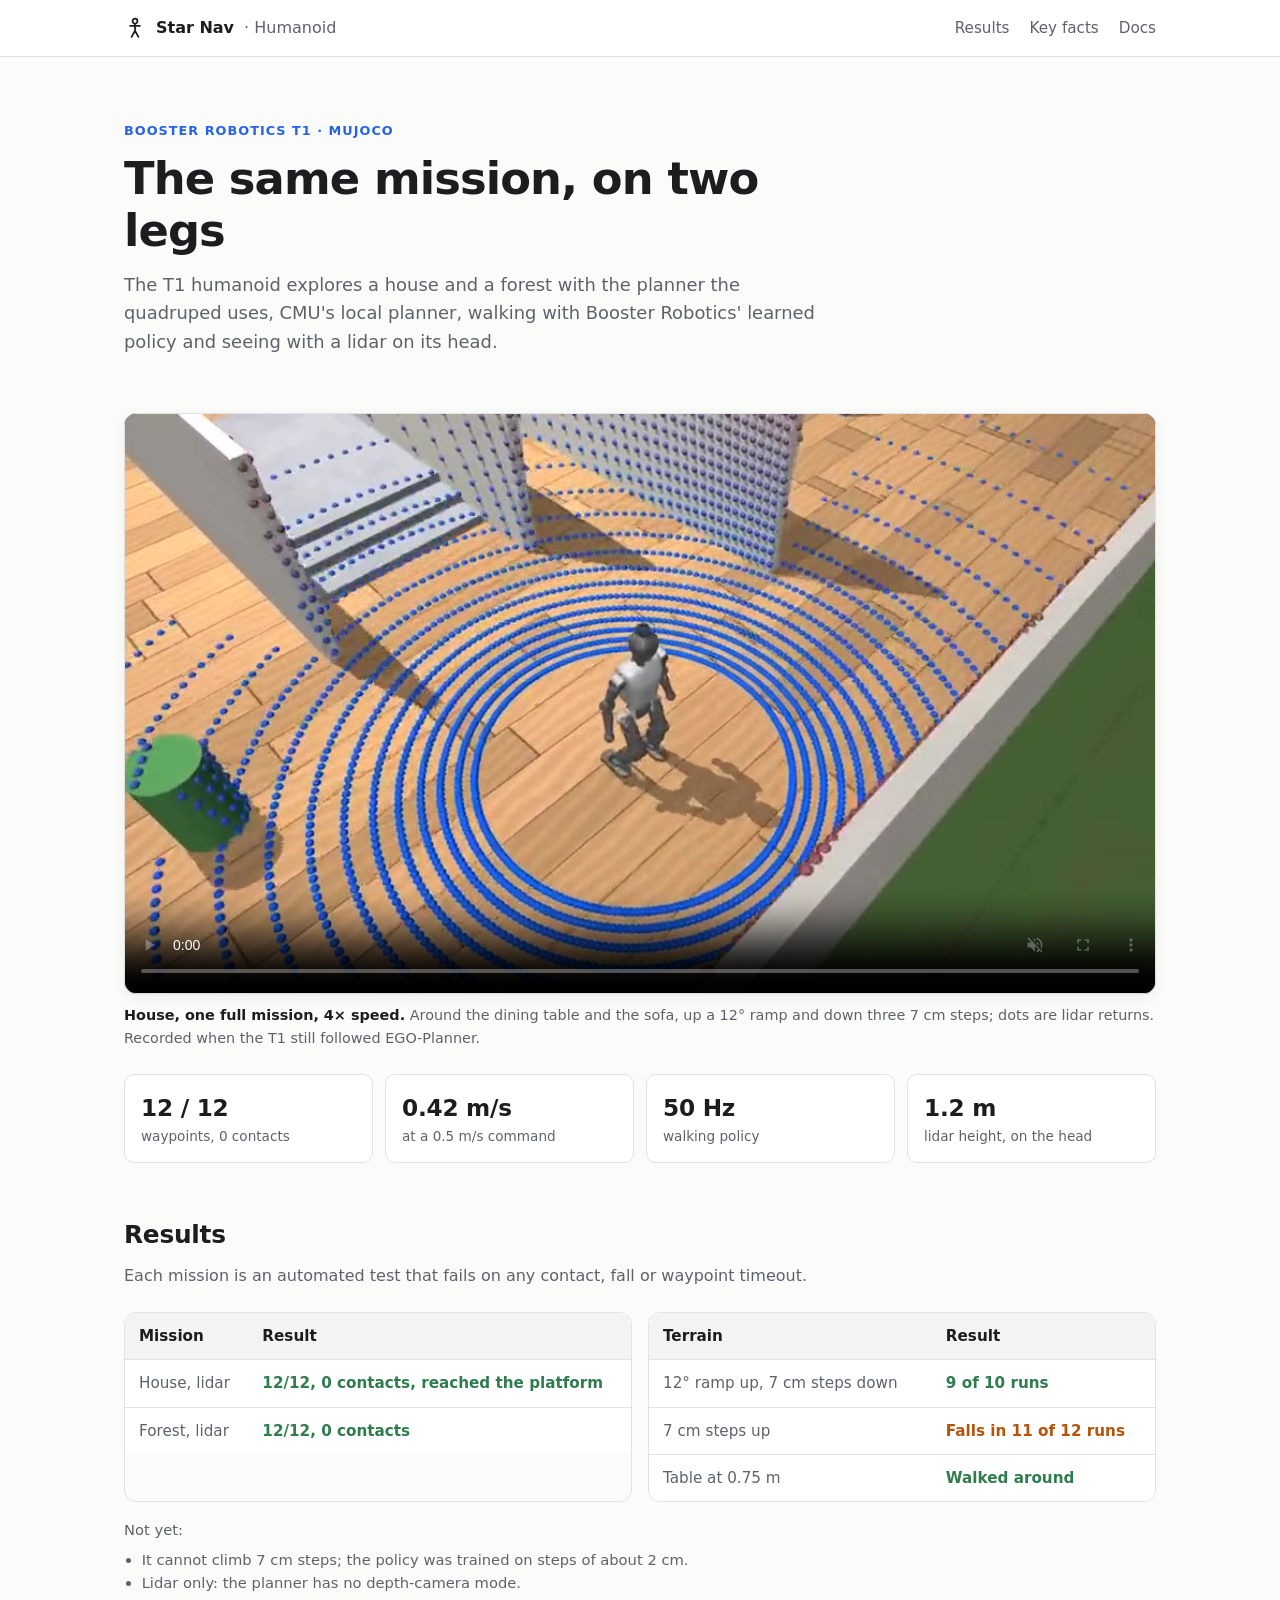
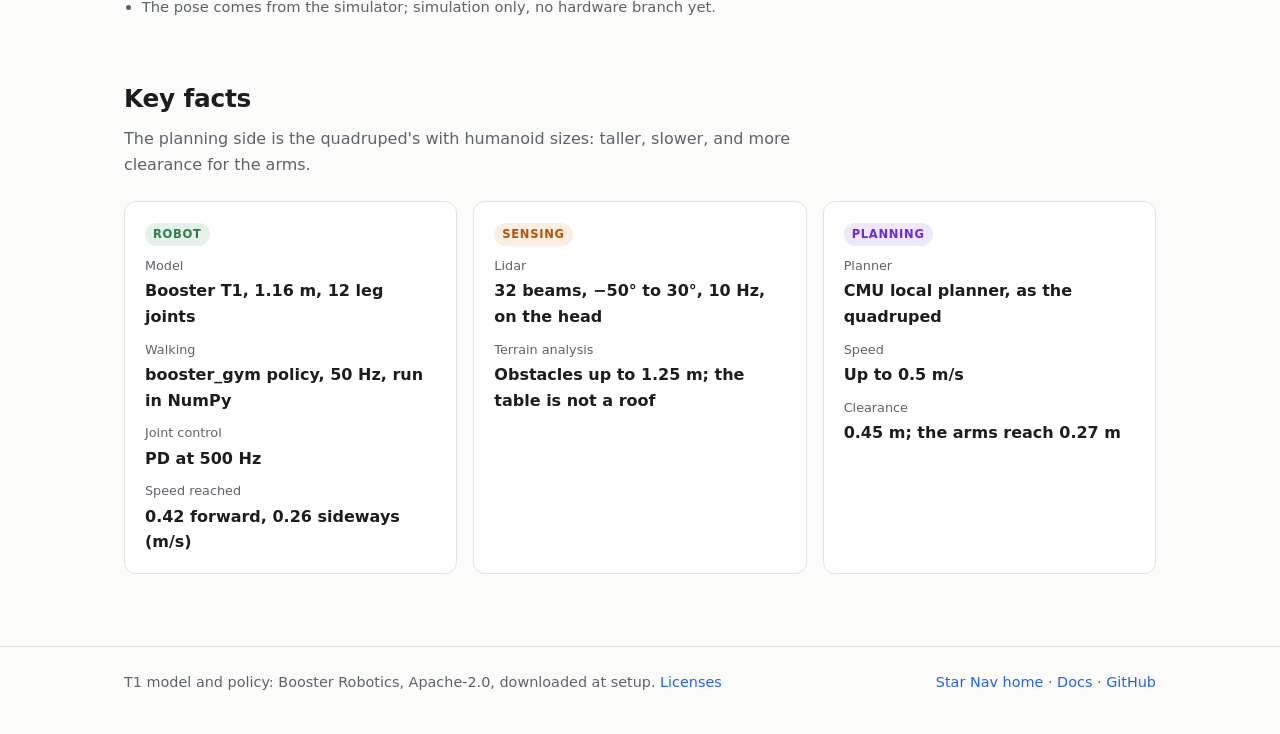
==== commit d2fe9e7d: "docs, site: the planner interface; walking robots use the CMU planner only docs/PLANNER_INTERFACE.md" ====
--- a/site/humanoid.html
+++ b/site/humanoid.html
@@ -4,9 +4,9 @@
 <meta charset="utf-8">
 <meta name="viewport" content="width=device-width, initial-scale=1">
 <title>Star Nav Humanoid</title>
-<meta name="description" content="Booster Robotics T1 humanoid on the Star Nav stack: EGO-Planner, a learned walking policy and a terrain filter, in a textured MuJoCo house and forest.">
+<meta name="description" content="Booster Robotics T1 humanoid on the Star Nav stack: CMU's local planner and a learned walking policy, in a textured MuJoCo house and forest.">
 <meta property="og:title" content="Star Nav Humanoid">
-<meta property="og:description" content="The Star Nav planning stack on a humanoid: Booster T1 in MuJoCo, through a house with a ramp, steps and furniture.">
+<meta property="og:description" content="The Star Nav mission on a humanoid: Booster T1 in MuJoCo, through a house with a ramp, steps and furniture.">
 <meta property="og:image" content="assets/t1-house.jpg">
 <link rel="icon" href="data:image/svg+xml,%3Csvg xmlns='http://www.w3.org/2000/svg' viewBox='0 0 32 32'%3E%3Cg fill='none' stroke='%232f7d4f' stroke-width='3' stroke-linecap='round'%3E%3Ccircle cx='16' cy='6' r='3.5'/%3E%3Cpath d='M16 10v10M9 13h14M16 20l-5 9M16 20l5 9'/%3E%3C/g%3E%3C/svg%3E">
 <link rel="stylesheet" href="style.css">
@@ -30,11 +30,11 @@
 <main>
   <div class="wrap hero">
     <p class="eyebrow">Booster Robotics T1 · MuJoCo</p>
-    <h1>The same navigation stack, on two legs</h1>
+    <h1>The same mission, on two legs</h1>
     <p class="lead">
-      The T1 humanoid explores a house and a forest with the planner the drone
-      and the quadruped use, walking with Booster Robotics' learned policy and
-      seeing with a lidar on its head.
+      The T1 humanoid explores a house and a forest with the planner the
+      quadruped uses, CMU's local planner, walking with Booster Robotics'
+      learned policy and seeing with a lidar on its head.
     </p>
   </div>
 
@@ -49,6 +49,7 @@
       <figcaption>
         <b>House, one full mission, 4&times; speed.</b> Around the dining table and the
         sofa, up a 12° ramp and down three 7&nbsp;cm steps; dots are lidar returns.
+        Recorded when the T1 still followed EGO-Planner.
       </figcaption>
     </figure>
 
@@ -74,7 +75,6 @@
             <tbody>
               <tr><td>House, lidar</td><td class="ok">12/12, 0 contacts, reached the platform</td></tr>
               <tr><td>Forest, lidar</td><td class="ok">12/12, 0 contacts</td></tr>
-              <tr><td>Forest, depth camera</td><td class="warn">12/12, but brushes a stump</td></tr>
             </tbody>
           </table>
         </div>
@@ -93,7 +93,7 @@
         Not yet:
         <ul>
           <li>It cannot climb 7&nbsp;cm steps; the policy was trained on steps of about 2&nbsp;cm.</li>
-          <li>With the depth camera the planner may route over low obstacles; use the lidar for now.</li>
+          <li>Lidar only: the planner has no depth-camera mode.</li>
           <li>The pose comes from the simulator; simulation only, no hardware branch yet.</li>
         </ul>
       </div>
@@ -121,16 +121,15 @@
           <span class="tag ros">Sensing</span>
           <dl>
             <dt>Lidar</dt><dd>32 beams, −50° to 30°, 10&nbsp;Hz, on the head</dd>
-            <dt>Or</dt><dd>Depth camera in the face, 30&nbsp;Hz</dd>
-            <dt>Terrain filter</dt><dd>Obstacles up to 1.25&nbsp;m; the table is not a roof</dd>
+            <dt>Terrain analysis</dt><dd>Obstacles up to 1.25&nbsp;m; the table is not a roof</dd>
           </dl>
         </div>
         <div class="card">
           <span class="tag plan">Planning</span>
           <dl>
-            <dt>Planner</dt><dd>EGO-Planner at trunk height, 0.67&nbsp;m</dd>
+            <dt>Planner</dt><dd>CMU local planner, as the quadruped</dd>
             <dt>Speed</dt><dd>Up to 0.5&nbsp;m/s</dd>
-            <dt>Clearance</dt><dd>0.35&nbsp;m; the arms reach 0.27&nbsp;m</dd>
+            <dt>Clearance</dt><dd>0.45&nbsp;m; the arms reach 0.27&nbsp;m</dd>
           </dl>
         </div>
       </div>
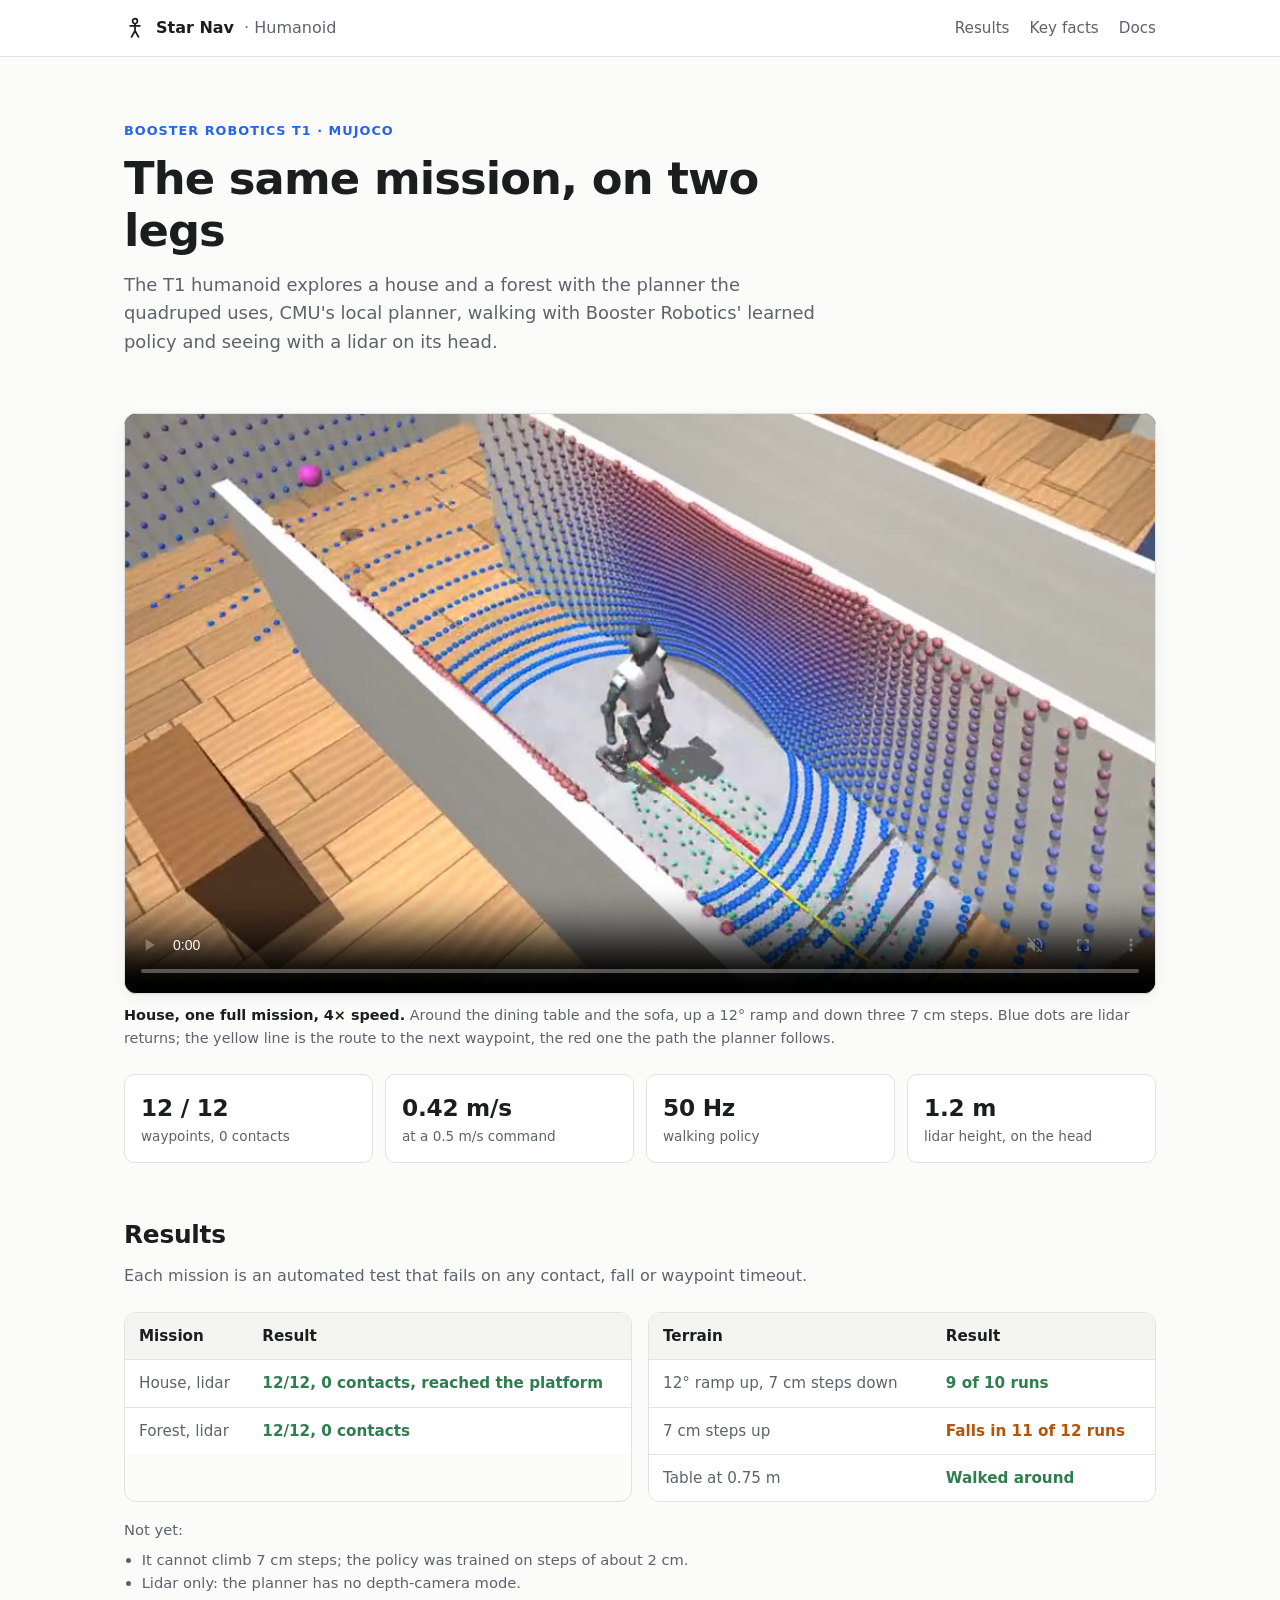
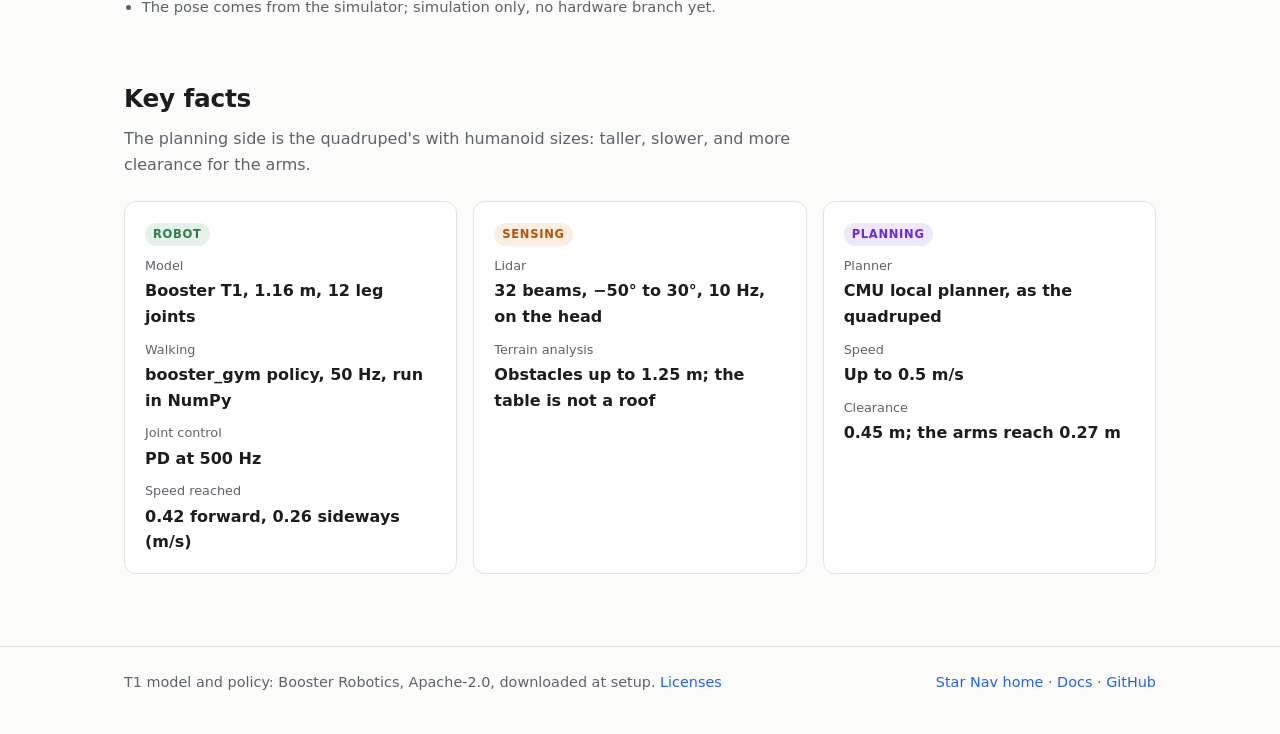
==== commit 65add6b5: "site: videos of the walking robots with the CMU planner The Lite3 and T1 videos were recorded when b" ====
--- a/site/humanoid.html
+++ b/site/humanoid.html
@@ -48,8 +48,9 @@
       </div>
       <figcaption>
         <b>House, one full mission, 4&times; speed.</b> Around the dining table and the
-        sofa, up a 12° ramp and down three 7&nbsp;cm steps; dots are lidar returns.
-        Recorded when the T1 still followed EGO-Planner.
+        sofa, up a 12° ramp and down three 7&nbsp;cm steps. Blue dots are lidar
+        returns; the yellow line is the route to the next waypoint, the red one
+        the path the planner follows.
       </figcaption>
     </figure>
 
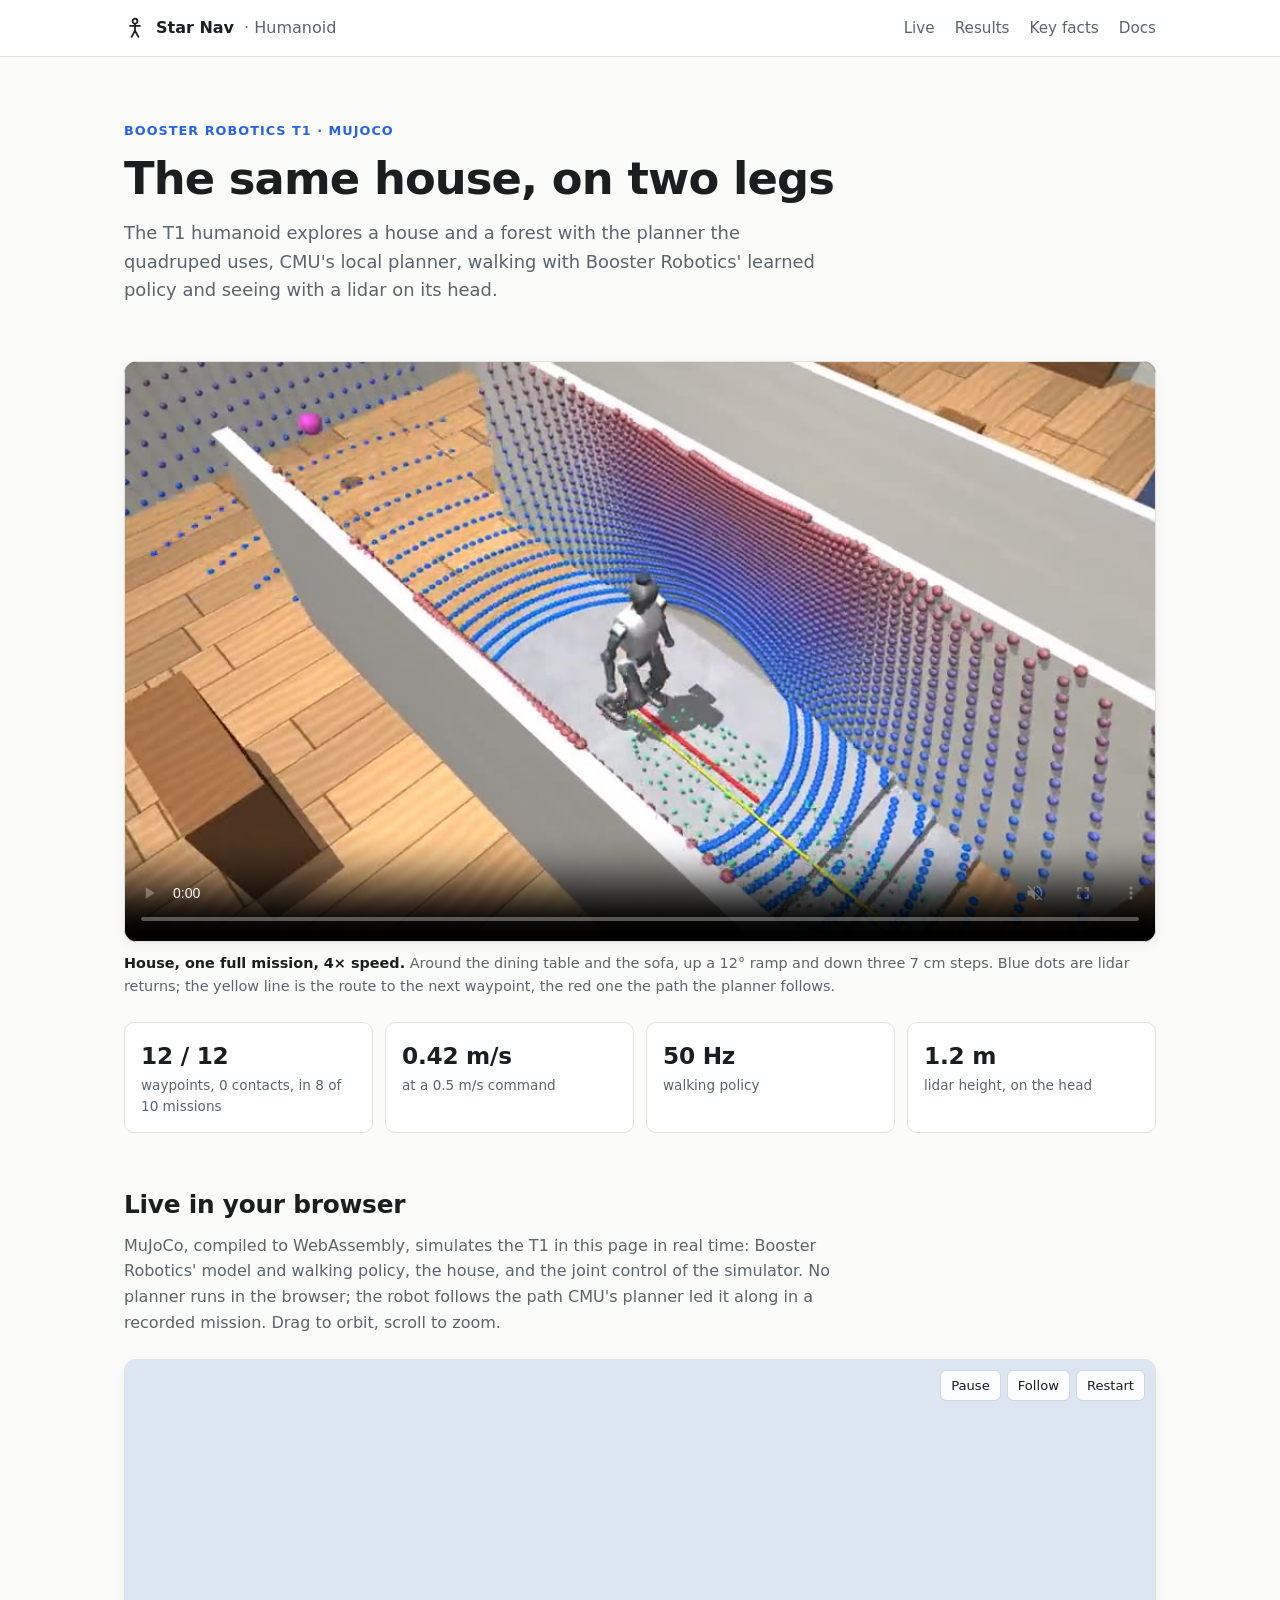
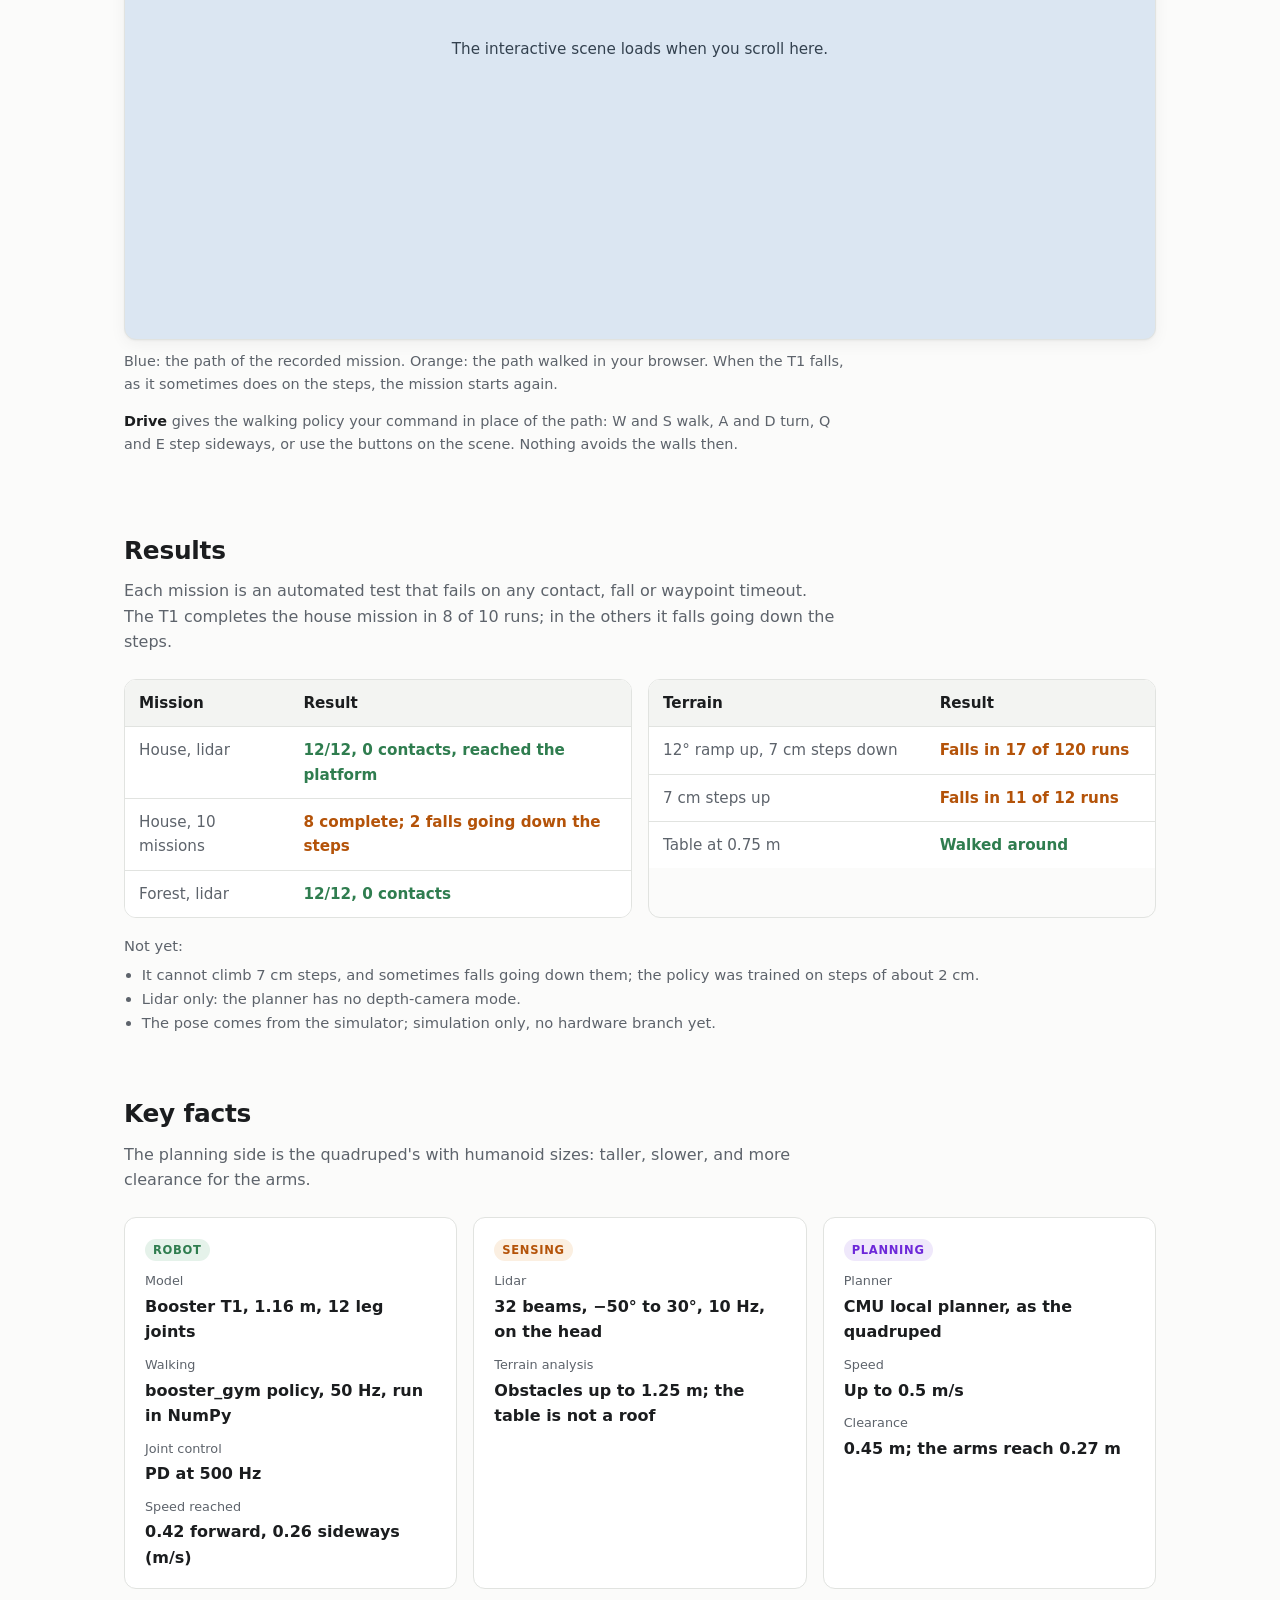
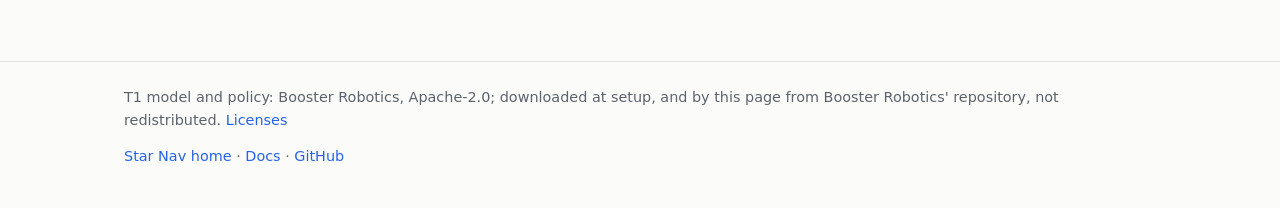
==== commit fb37f48d: "site: legged robots first, a page and a live scene for each robot Home: quadruped, humanoid, quadrot" ====
--- a/site/humanoid.html
+++ b/site/humanoid.html
@@ -10,6 +10,12 @@
 <meta property="og:image" content="assets/t1-house.jpg">
 <link rel="icon" href="data:image/svg+xml,%3Csvg xmlns='http://www.w3.org/2000/svg' viewBox='0 0 32 32'%3E%3Cg fill='none' stroke='%232f7d4f' stroke-width='3' stroke-linecap='round'%3E%3Ccircle cx='16' cy='6' r='3.5'/%3E%3Cpath d='M16 10v10M9 13h14M16 20l-5 9M16 20l5 9'/%3E%3C/g%3E%3C/svg%3E">
 <link rel="stylesheet" href="style.css">
+<script type="importmap">
+  {"imports": {
+    "three": "https://cdn.jsdelivr.net/npm/three@0.170.0/build/three.module.js",
+    "three/addons/": "https://cdn.jsdelivr.net/npm/three@0.170.0/examples/jsm/"
+  }}
+</script>
 </head>
 <body>
 
@@ -20,6 +26,7 @@
       Star Nav <span class="sub">· Humanoid</span>
     </a>
     <nav class="links">
+      <a href="#live">Live</a>
       <a href="#results">Results</a>
       <a href="#specs">Key facts</a>
       <a class="hide-xs" href="https://github.com/1nrobotics/star-nav/blob/main/docs/HUMANOID.md">Docs</a>
@@ -30,7 +37,7 @@
 <main>
   <div class="wrap hero">
     <p class="eyebrow">Booster Robotics T1 · MuJoCo</p>
-    <h1>The same mission, on two legs</h1>
+    <h1>The same house, on two legs</h1>
     <p class="lead">
       The T1 humanoid explores a house and a forest with the planner the
       quadruped uses, CMU's local planner, walking with Booster Robotics'
@@ -55,19 +62,59 @@
     </figure>
 
     <div class="stats">
-      <div class="stat"><div class="v">12 / 12</div><div class="k">waypoints, 0 contacts</div></div>
+      <div class="stat"><div class="v">12 / 12</div><div class="k">waypoints, 0 contacts, in 8 of 10 missions</div></div>
       <div class="stat"><div class="v">0.42 m/s</div><div class="k">at a 0.5 m/s command</div></div>
       <div class="stat"><div class="v">50 Hz</div><div class="k">walking policy</div></div>
       <div class="stat"><div class="v">1.2 m</div><div class="k">lidar height, on the head</div></div>
     </div>
   </div>
+
+  <section id="live">
+    <div class="wrap">
+      <h2>Live in your browser</h2>
+      <p class="sub">
+        MuJoCo, compiled to WebAssembly, simulates the T1 in this page in real
+        time: Booster Robotics' model and walking policy, the house, and the
+        joint control of the simulator. No planner runs in the browser; the
+        robot follows the path CMU's planner led it along in a recorded
+        mission. Drag to orbit, scroll to zoom.
+      </p>
+      <div class="live" data-live="t1">
+        <div class="live-frame">
+          <div class="live-status" data-live-status>The interactive scene loads when you scroll here.</div>
+          <div class="live-controls">
+            <button type="button" data-live-play>Pause</button>
+            <button type="button" data-live-follow aria-pressed="true">Follow</button>
+            <button type="button" data-live-restart>Restart</button>
+            <button type="button" data-live-drive aria-pressed="false" hidden>Drive</button>
+          </div>
+          <div class="live-pad" data-live-pad hidden>
+            <button type="button" data-key="strafe-left" aria-label="Step left">⇤</button>
+            <button type="button" data-key="forward" aria-label="Forward">▲</button>
+            <button type="button" data-key="strafe-right" aria-label="Step right">⇥</button>
+            <button type="button" data-key="left" aria-label="Turn left">↺</button>
+            <button type="button" data-key="back" aria-label="Back">▼</button>
+            <button type="button" data-key="right" aria-label="Turn right">↻</button>
+          </div>
+          <div class="live-hud" data-live-time></div>
+        </div>
+        <p class="note" data-live-note>Blue: the path of the recorded mission. Orange: the path walked in your browser. When the T1 falls, as it sometimes does on the steps, the mission starts again.</p>
+        <p class="note">
+          <b>Drive</b> gives the walking policy your command in place of the
+          path: W and S walk, A and D turn, Q and E step sideways, or use the
+          buttons on the scene. Nothing avoids the walls then.
+        </p>
+      </div>
+    </div>
+  </section>
 
   <section id="results">
     <div class="wrap">
       <h2>Results</h2>
       <p class="sub">
         Each mission is an automated test that fails on any contact, fall or
-        waypoint timeout.
+        waypoint timeout. The T1 completes the house mission in 8 of 10 runs;
+        in the others it falls going down the steps.
       </p>
       <div class="grid2">
         <div class="table-scroll">
@@ -75,6 +122,7 @@
             <thead><tr><th>Mission</th><th>Result</th></tr></thead>
             <tbody>
               <tr><td>House, lidar</td><td class="ok">12/12, 0 contacts, reached the platform</td></tr>
+              <tr><td>House, 10 missions</td><td class="warn">8 complete; 2 falls going down the steps</td></tr>
               <tr><td>Forest, lidar</td><td class="ok">12/12, 0 contacts</td></tr>
             </tbody>
           </table>
@@ -83,7 +131,7 @@
           <table>
             <thead><tr><th>Terrain</th><th>Result</th></tr></thead>
             <tbody>
-              <tr><td>12° ramp up, 7&nbsp;cm steps down</td><td class="ok">9 of 10 runs</td></tr>
+              <tr><td>12° ramp up, 7&nbsp;cm steps down</td><td class="warn">Falls in 17 of 120 runs</td></tr>
               <tr><td>7&nbsp;cm steps up</td><td class="warn">Falls in 11 of 12 runs</td></tr>
               <tr><td>Table at 0.75&nbsp;m</td><td class="ok">Walked around</td></tr>
             </tbody>
@@ -93,7 +141,7 @@
       <div class="limits">
         Not yet:
         <ul>
-          <li>It cannot climb 7&nbsp;cm steps; the policy was trained on steps of about 2&nbsp;cm.</li>
+          <li>It cannot climb 7&nbsp;cm steps, and sometimes falls going down them; the policy was trained on steps of about 2&nbsp;cm.</li>
           <li>Lidar only: the planner has no depth-camera mode.</li>
           <li>The pose comes from the simulator; simulation only, no hardware branch yet.</li>
         </ul>
@@ -141,7 +189,8 @@
 <footer>
   <div class="wrap">
     <span>
-      T1 model and policy: Booster Robotics, Apache-2.0, downloaded at setup.
+      T1 model and policy: Booster Robotics, Apache-2.0; downloaded at setup,
+      and by this page from Booster Robotics' repository, not redistributed.
       <a href="https://github.com/1nrobotics/star-nav/blob/main/docs/LICENSES.md">Licenses</a>
     </span>
     <span>
@@ -151,5 +200,6 @@
     </span>
   </div>
 </footer>
+<script type="module" src="assets/mujoco/embed.js"></script>
 </body>
 </html>
--- a/site/style.css
+++ b/site/style.css
@@ -1,4 +1,4 @@
-/* Shared by index.html, quadruped.html and humanoid.html. */
+/* Shared by index.html, quadruped.html, humanoid.html and quadrotor.html. */
 :root {
   --bg: #fbfbfa;
   --surface: #ffffff;
@@ -212,12 +212,19 @@
 }
 .copy:hover { color: var(--text); }
 
-/* Live MuJoCo scene (index.html) */
+/* Live MuJoCo scene (assets/mujoco/embed.js) */
+.live-tabs { display: flex; flex-wrap: wrap; gap: 6px; margin-bottom: 10px; }
+.live-tabs button {
+  font: inherit; font-size: .92rem; font-weight: 550; padding: 6px 14px; border-radius: 999px; cursor: pointer;
+  border: 1px solid var(--border); background: var(--surface); color: var(--muted);
+}
+.live-tabs button:hover { color: var(--text); border-color: var(--muted); }
+.live-tabs button[aria-pressed="true"] { background: var(--accent-soft); border-color: var(--accent); color: var(--accent); }
 .live-frame {
   position: relative; aspect-ratio: 16 / 9; border-radius: 12px; overflow: hidden;
   border: 1px solid var(--border); background: #dbe6f2; box-shadow: var(--shadow);
 }
-.live-frame canvas { display: block; width: 100%; height: 100%; touch-action: none; cursor: grab; }
+.live-frame canvas { display: block; width: 100%; height: 100%; touch-action: none; cursor: grab; outline: none; }
 .live-frame canvas:active { cursor: grabbing; }
 .live-status { position: absolute; inset: 0; display: grid; place-items: center; padding: 16px; color: #33414f; font-size: .95rem; text-align: center; }
 .live-status:empty { display: none; }
@@ -226,14 +233,25 @@
   font: inherit; font-size: .82rem; padding: 4px 10px; border-radius: 6px; cursor: pointer;
   border: 1px solid rgba(0,0,0,.15); background: rgba(255,255,255,.85); color: #1b1d1f;
 }
-.live-controls button[aria-pressed="false"] { opacity: .6; }
+.live-controls button[data-live-follow][aria-pressed="false"] { opacity: .6; }
+.live-controls button[data-live-drive][aria-pressed="true"] { background: #2563eb; border-color: #2563eb; color: #fff; }
+.live-pad { position: absolute; right: 10px; bottom: 10px; display: grid; grid-template-columns: repeat(3, 44px); gap: 6px; }
+.live-pad[hidden] { display: none; }
+.live-pad button {
+  height: 44px; font: inherit; font-size: 1.05rem; border-radius: 8px; cursor: pointer; touch-action: none;
+  user-select: none; -webkit-user-select: none;
+  border: 1px solid rgba(0,0,0,.15); background: rgba(255,255,255,.85); color: #1b1d1f;
+}
+.live-pad button:active { background: #2563eb; border-color: #2563eb; color: #fff; }
 .live-hud {
   position: absolute; left: 10px; bottom: 10px; font-size: .8rem; color: #1b1d1f;
   background: rgba(255,255,255,.8); padding: 3px 8px; border-radius: 6px;
   font-family: ui-monospace, SFMono-Regular, Menlo, Consolas, monospace;
 }
 .live-hud:empty { display: none; }
-.note { margin-top: 10px; font-size: .9rem; color: var(--muted); }
+.note { margin-top: 10px; font-size: .9rem; color: var(--muted); max-width: 80ch; }
+.note b { color: var(--text); font-weight: 600; }
+.note + .note { margin-top: 4px; }
 
 footer { margin-top: 64px; border-top: 1px solid var(--border); padding: 24px 0 40px; color: var(--muted); font-size: .9rem; }
 footer .wrap { display: flex; flex-wrap: wrap; justify-content: space-between; gap: 12px; }
